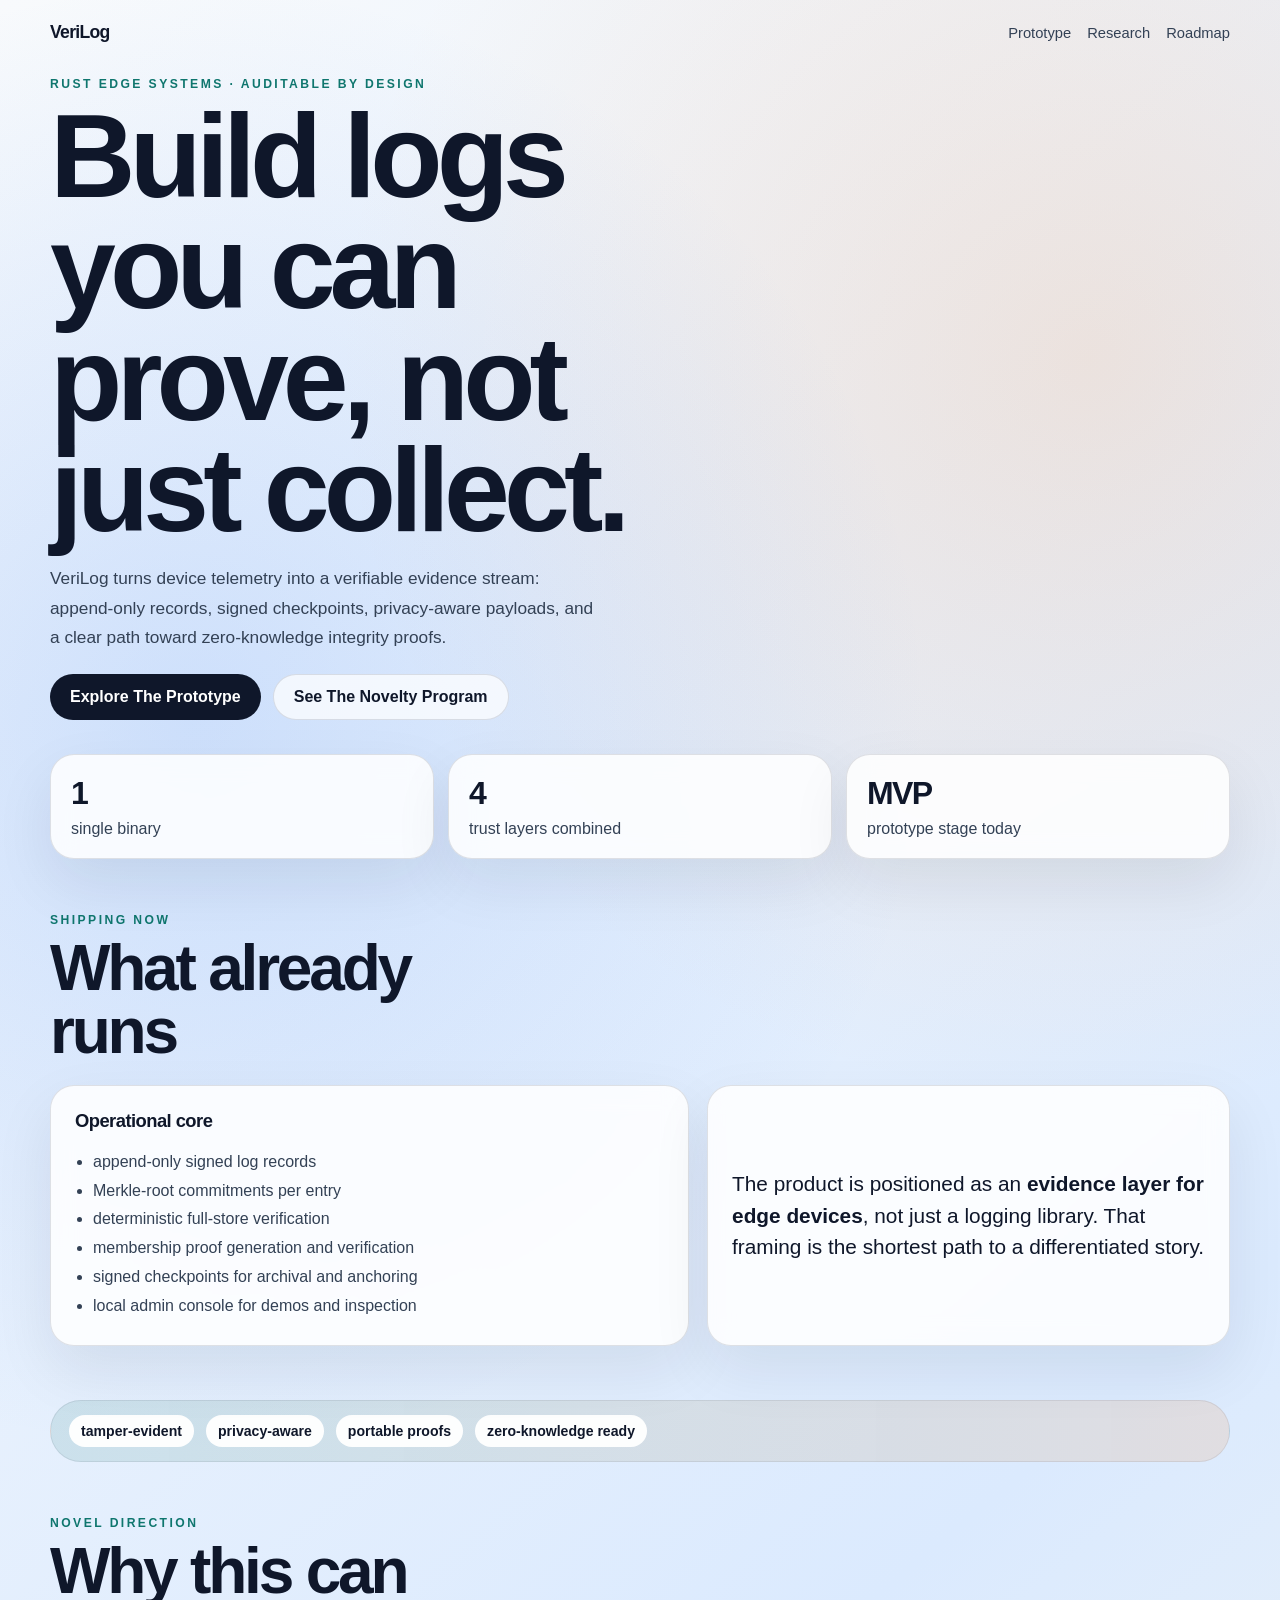
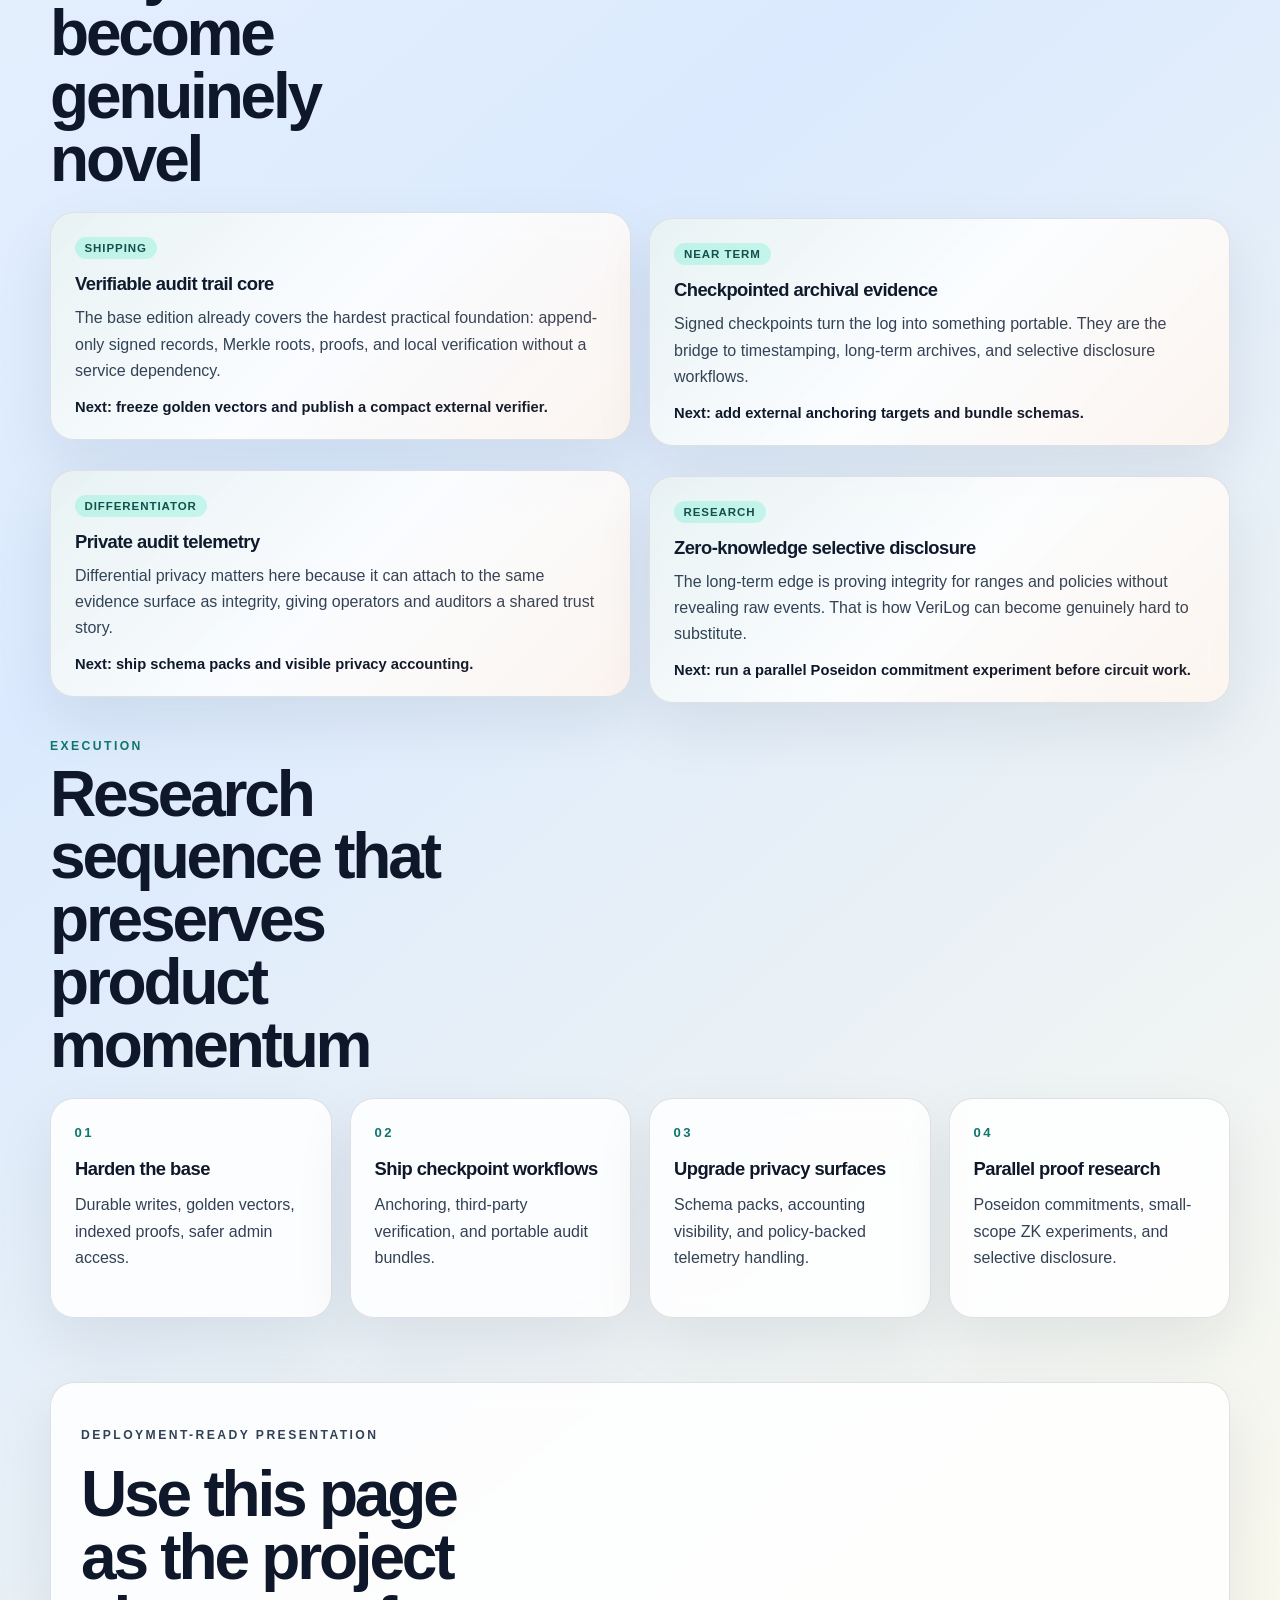
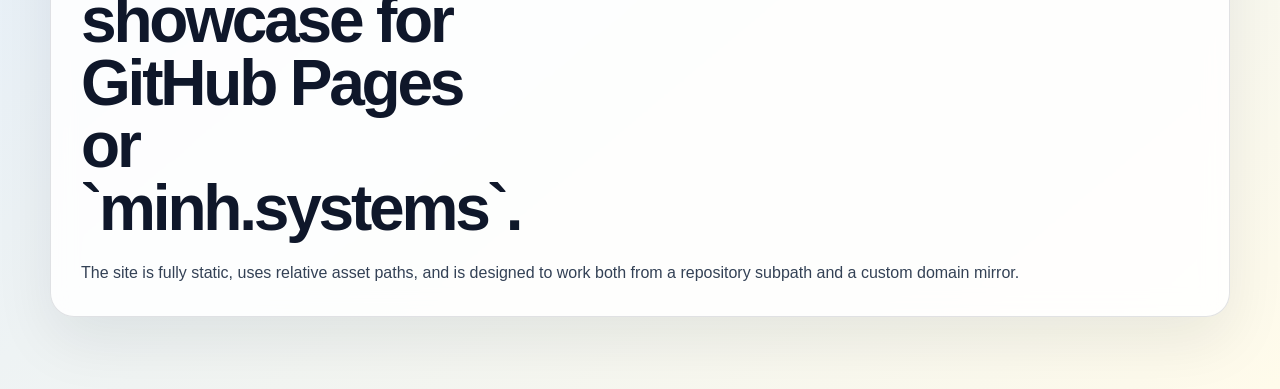
==== site/index.html @ 208ff9c6 "Initial VeriLog prototype" ====
<!doctype html>
<html lang="en">
  <head>
    <meta charset="utf-8">
    <meta name="viewport" content="width=device-width, initial-scale=1">
    <title>VeriLog | Verifiable Edge Evidence</title>
    <meta
      name="description"
      content="VeriLog is a Rust-based edge logging engine for tamper-evident device evidence, privacy-aware telemetry, and future zero-knowledge integrity proofs."
    >
    <link rel="stylesheet" href="./styles.css">
  </head>
  <body>
    <div class="page-shell">
      <header class="hero">
        <nav class="topbar">
          <a class="brand" href="./index.html">VeriLog</a>
          <div class="nav-links">
            <a href="#prototype">Prototype</a>
            <a href="#research">Research</a>
            <a href="#roadmap">Roadmap</a>
          </div>
        </nav>

        <div class="hero-copy">
          <p class="eyebrow">Rust edge systems · auditable by design</p>
          <h1>Build logs you can prove, not just collect.</h1>
          <p class="lede">
            VeriLog turns device telemetry into a verifiable evidence stream:
            append-only records, signed checkpoints, privacy-aware payloads, and
            a clear path toward zero-knowledge integrity proofs.
          </p>
          <div class="hero-actions">
            <a class="button primary" href="#prototype">Explore The Prototype</a>
            <a class="button secondary" href="#research">See The Novelty Program</a>
          </div>
        </div>

        <section class="hero-band">
          <article class="stat-card">
            <span class="stat-value">1</span>
            <span class="stat-label">single binary</span>
          </article>
          <article class="stat-card">
            <span class="stat-value">4</span>
            <span class="stat-label">trust layers combined</span>
          </article>
          <article class="stat-card">
            <span class="stat-value">MVP</span>
            <span class="stat-label">prototype stage today</span>
          </article>
        </section>
      </header>

      <main>
        <section class="section" id="prototype">
          <div class="section-heading">
            <p class="eyebrow">Shipping now</p>
            <h2>What already runs</h2>
          </div>
          <div class="grid two-up">
            <article class="panel feature-panel">
              <h3>Operational core</h3>
              <ul class="feature-list">
                <li>append-only signed log records</li>
                <li>Merkle-root commitments per entry</li>
                <li>deterministic full-store verification</li>
                <li>membership proof generation and verification</li>
                <li>signed checkpoints for archival and anchoring</li>
                <li>local admin console for demos and inspection</li>
              </ul>
            </article>
            <article class="panel quote-panel">
              <p>
                The product is positioned as an <strong>evidence layer for edge
                devices</strong>, not just a logging library. That framing is the
                shortest path to a differentiated story.
              </p>
            </article>
          </div>
        </section>

        <section class="section ribbon-section">
          <div class="ribbon">
            <span>tamper-evident</span>
            <span>privacy-aware</span>
            <span>portable proofs</span>
            <span>zero-knowledge ready</span>
          </div>
        </section>

        <section class="section" id="research">
          <div class="section-heading">
            <p class="eyebrow">Novel direction</p>
            <h2>Why this can become genuinely novel</h2>
          </div>
          <div class="grid card-grid" id="track-grid"></div>
        </section>

        <section class="section" id="roadmap">
          <div class="section-heading">
            <p class="eyebrow">Execution</p>
            <h2>Research sequence that preserves product momentum</h2>
          </div>
          <div class="grid roadmap-grid">
            <article class="panel roadmap-step">
              <span class="step-index">01</span>
              <h3>Harden the base</h3>
              <p>Durable writes, golden vectors, indexed proofs, safer admin access.</p>
            </article>
            <article class="panel roadmap-step">
              <span class="step-index">02</span>
              <h3>Ship checkpoint workflows</h3>
              <p>Anchoring, third-party verification, and portable audit bundles.</p>
            </article>
            <article class="panel roadmap-step">
              <span class="step-index">03</span>
              <h3>Upgrade privacy surfaces</h3>
              <p>Schema packs, accounting visibility, and policy-backed telemetry handling.</p>
            </article>
            <article class="panel roadmap-step">
              <span class="step-index">04</span>
              <h3>Parallel proof research</h3>
              <p>Poseidon commitments, small-scope ZK experiments, and selective disclosure.</p>
            </article>
          </div>
        </section>

        <section class="section final-cta">
          <div class="panel cta-panel">
            <p class="eyebrow">Deployment-ready presentation</p>
            <h2>Use this page as the project showcase for GitHub Pages or `minh.systems`.</h2>
            <p>
              The site is fully static, uses relative asset paths, and is designed
              to work both from a repository subpath and a custom domain mirror.
            </p>
          </div>
        </section>
      </main>
    </div>

    <script src="./app.js"></script>
  </body>
</html>
---- site/styles.css ----
:root {
  --ink: #0f172a;
  --soft-ink: #334155;
  --line: rgba(15, 23, 42, 0.12);
  --paper: rgba(255, 255, 255, 0.86);
  --paper-strong: rgba(255, 255, 255, 0.96);
  --sea: #0f766e;
  --mint: #ccfbf1;
  --sun: #fb923c;
  --sky: #dbeafe;
  --cream: #fffbeb;
  --shadow: 0 24px 60px rgba(15, 23, 42, 0.08);
}

* {
  box-sizing: border-box;
}

html {
  scroll-behavior: smooth;
}

body {
  margin: 0;
  font-family: "Avenir Next", "Segoe UI", sans-serif;
  color: var(--ink);
  background:
    radial-gradient(circle at 15% 20%, rgba(59, 130, 246, 0.18), transparent 24%),
    radial-gradient(circle at 85% 10%, rgba(251, 146, 60, 0.16), transparent 22%),
    linear-gradient(140deg, #f8fafc, var(--sky) 50%, var(--cream));
}

a {
  color: inherit;
}

.page-shell {
  width: min(1180px, calc(100vw - 32px));
  margin: 0 auto;
  padding: 22px 0 72px;
}

.topbar {
  display: flex;
  align-items: center;
  justify-content: space-between;
  gap: 16px;
}

.brand {
  font-size: 1.1rem;
  font-weight: 800;
  letter-spacing: -0.04em;
  text-decoration: none;
}

.nav-links {
  display: flex;
  gap: 16px;
  font-size: 0.92rem;
}

.nav-links a {
  text-decoration: none;
  color: var(--soft-ink);
}

.hero {
  min-height: 88vh;
  display: grid;
  align-content: center;
  gap: 34px;
}

.hero-copy {
  max-width: 760px;
}

.eyebrow {
  margin: 0 0 10px;
  text-transform: uppercase;
  letter-spacing: 0.2em;
  font-size: 0.76rem;
  font-weight: 700;
  color: var(--sea);
}

h1,
h2,
h3,
p {
  margin: 0;
}

h1 {
  font-size: clamp(3rem, 10vw, 7.4rem);
  line-height: 0.94;
  letter-spacing: -0.05em;
  max-width: 10ch;
}

.lede {
  margin-top: 18px;
  max-width: 58ch;
  font-size: 1.08rem;
  line-height: 1.7;
  color: var(--soft-ink);
}

.hero-actions {
  display: flex;
  flex-wrap: wrap;
  gap: 12px;
  margin-top: 22px;
}

.button {
  display: inline-flex;
  align-items: center;
  justify-content: center;
  border-radius: 999px;
  padding: 13px 20px;
  text-decoration: none;
  font-weight: 700;
}

.button.primary {
  background: var(--ink);
  color: white;
}

.button.secondary {
  border: 1px solid var(--line);
  background: rgba(255, 255, 255, 0.72);
}

.hero-band {
  display: grid;
  gap: 14px;
  grid-template-columns: repeat(3, minmax(0, 1fr));
}

.stat-card,
.panel {
  border: 1px solid var(--line);
  border-radius: 24px;
  background: var(--paper);
  box-shadow: var(--shadow);
  backdrop-filter: blur(12px);
}

.stat-card {
  padding: 20px;
}

.stat-value {
  display: block;
  font-size: 2rem;
  font-weight: 800;
  letter-spacing: -0.05em;
}

.stat-label {
  display: block;
  margin-top: 8px;
  color: var(--soft-ink);
}

.section {
  margin-top: 54px;
}

.section-heading {
  margin-bottom: 22px;
}

h2 {
  font-size: clamp(2rem, 6vw, 4rem);
  line-height: 0.98;
  letter-spacing: -0.05em;
  max-width: 12ch;
}

.grid {
  display: grid;
  gap: 18px;
}

.two-up {
  grid-template-columns: 1.1fr 0.9fr;
}

.card-grid {
  grid-template-columns: repeat(2, minmax(0, 1fr));
}

.roadmap-grid {
  grid-template-columns: repeat(4, minmax(0, 1fr));
}

.panel {
  padding: 24px;
}

.feature-panel h3,
.quote-panel h3,
.roadmap-step h3,
.track-card h3 {
  font-size: 1.15rem;
  letter-spacing: -0.03em;
}

.feature-list {
  margin: 16px 0 0;
  padding-left: 18px;
  color: var(--soft-ink);
  line-height: 1.8;
}

.quote-panel {
  display: grid;
  align-items: center;
  font-size: 1.3rem;
  line-height: 1.5;
}

.ribbon-section {
  overflow: hidden;
}

.ribbon {
  display: flex;
  flex-wrap: wrap;
  gap: 12px;
  padding: 14px 18px;
  border-radius: 999px;
  background: linear-gradient(90deg, rgba(15, 118, 110, 0.12), rgba(251, 146, 60, 0.14));
  border: 1px solid rgba(15, 23, 42, 0.08);
}

.ribbon span {
  padding: 8px 12px;
  border-radius: 999px;
  background: var(--paper-strong);
  font-size: 0.88rem;
  font-weight: 700;
}

.track-card {
  position: relative;
  overflow: hidden;
}

.track-card::before {
  content: "";
  position: absolute;
  inset: 0;
  background: linear-gradient(135deg, rgba(15, 118, 110, 0.08), transparent 50%, rgba(251, 146, 60, 0.08));
  pointer-events: none;
}

.track-meta {
  display: flex;
  gap: 8px;
  margin-bottom: 14px;
}

.pill {
  display: inline-flex;
  align-items: center;
  padding: 5px 10px;
  border-radius: 999px;
  font-size: 0.72rem;
  font-weight: 700;
  letter-spacing: 0.08em;
  text-transform: uppercase;
  background: var(--mint);
  color: #134e4a;
}

.track-copy {
  margin-top: 10px;
  color: var(--soft-ink);
  line-height: 1.65;
}

.track-next {
  margin-top: 14px;
  font-size: 0.92rem;
}

.roadmap-step {
  min-height: 220px;
}

.step-index {
  display: inline-block;
  margin-bottom: 18px;
  font-size: 0.82rem;
  letter-spacing: 0.18em;
  color: var(--sea);
  font-weight: 800;
}

.roadmap-step p,
.cta-panel p {
  margin-top: 12px;
  color: var(--soft-ink);
  line-height: 1.65;
}

.final-cta {
  margin-top: 64px;
}

.cta-panel {
  display: grid;
  gap: 8px;
  padding: 30px;
}

@media (max-width: 980px) {
  .two-up,
  .card-grid,
  .roadmap-grid,
  .hero-band {
    grid-template-columns: 1fr;
  }

  .hero {
    min-height: auto;
    padding-top: 36px;
  }
}

@media (max-width: 700px) {
  .page-shell {
    width: min(100vw, calc(100vw - 20px));
  }

  .topbar {
    flex-direction: column;
    align-items: flex-start;
  }

  .nav-links {
    flex-wrap: wrap;
  }

  h1 {
    max-width: none;
  }

  h2 {
    max-width: none;
  }
}
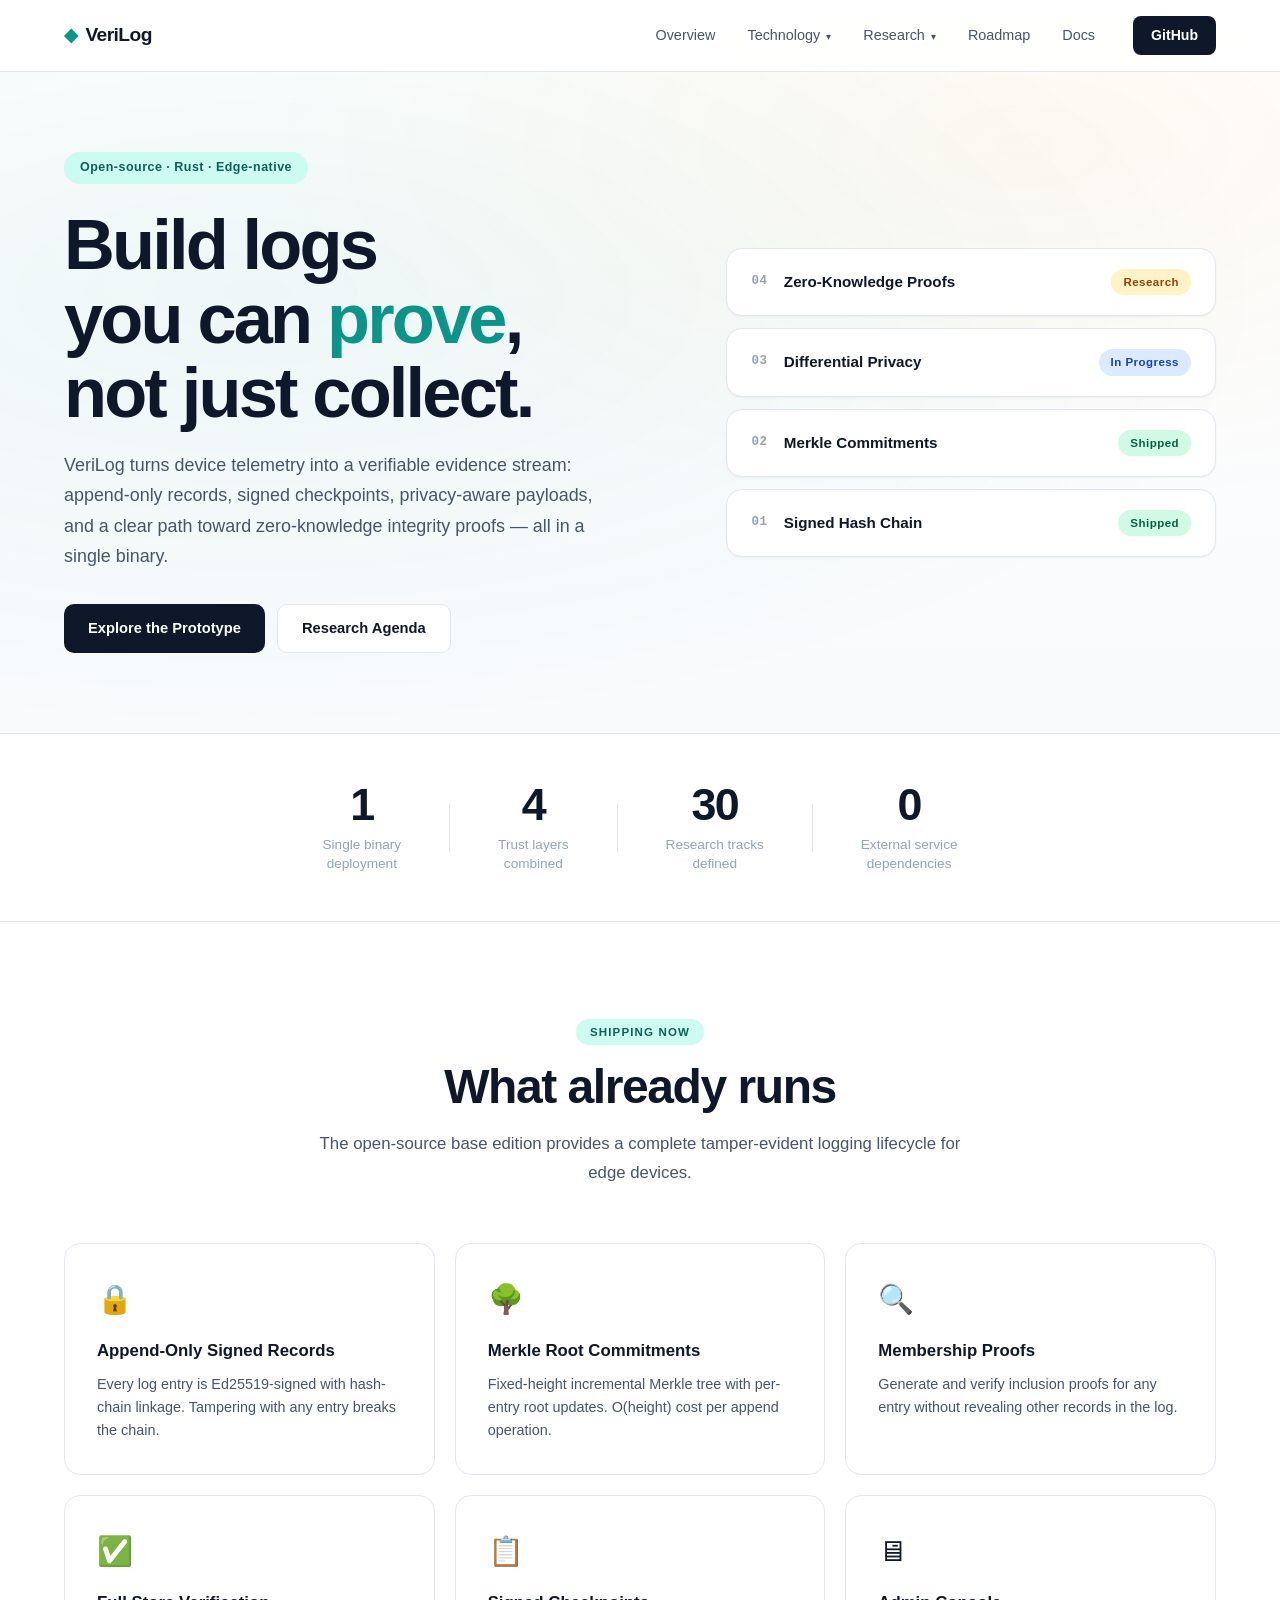
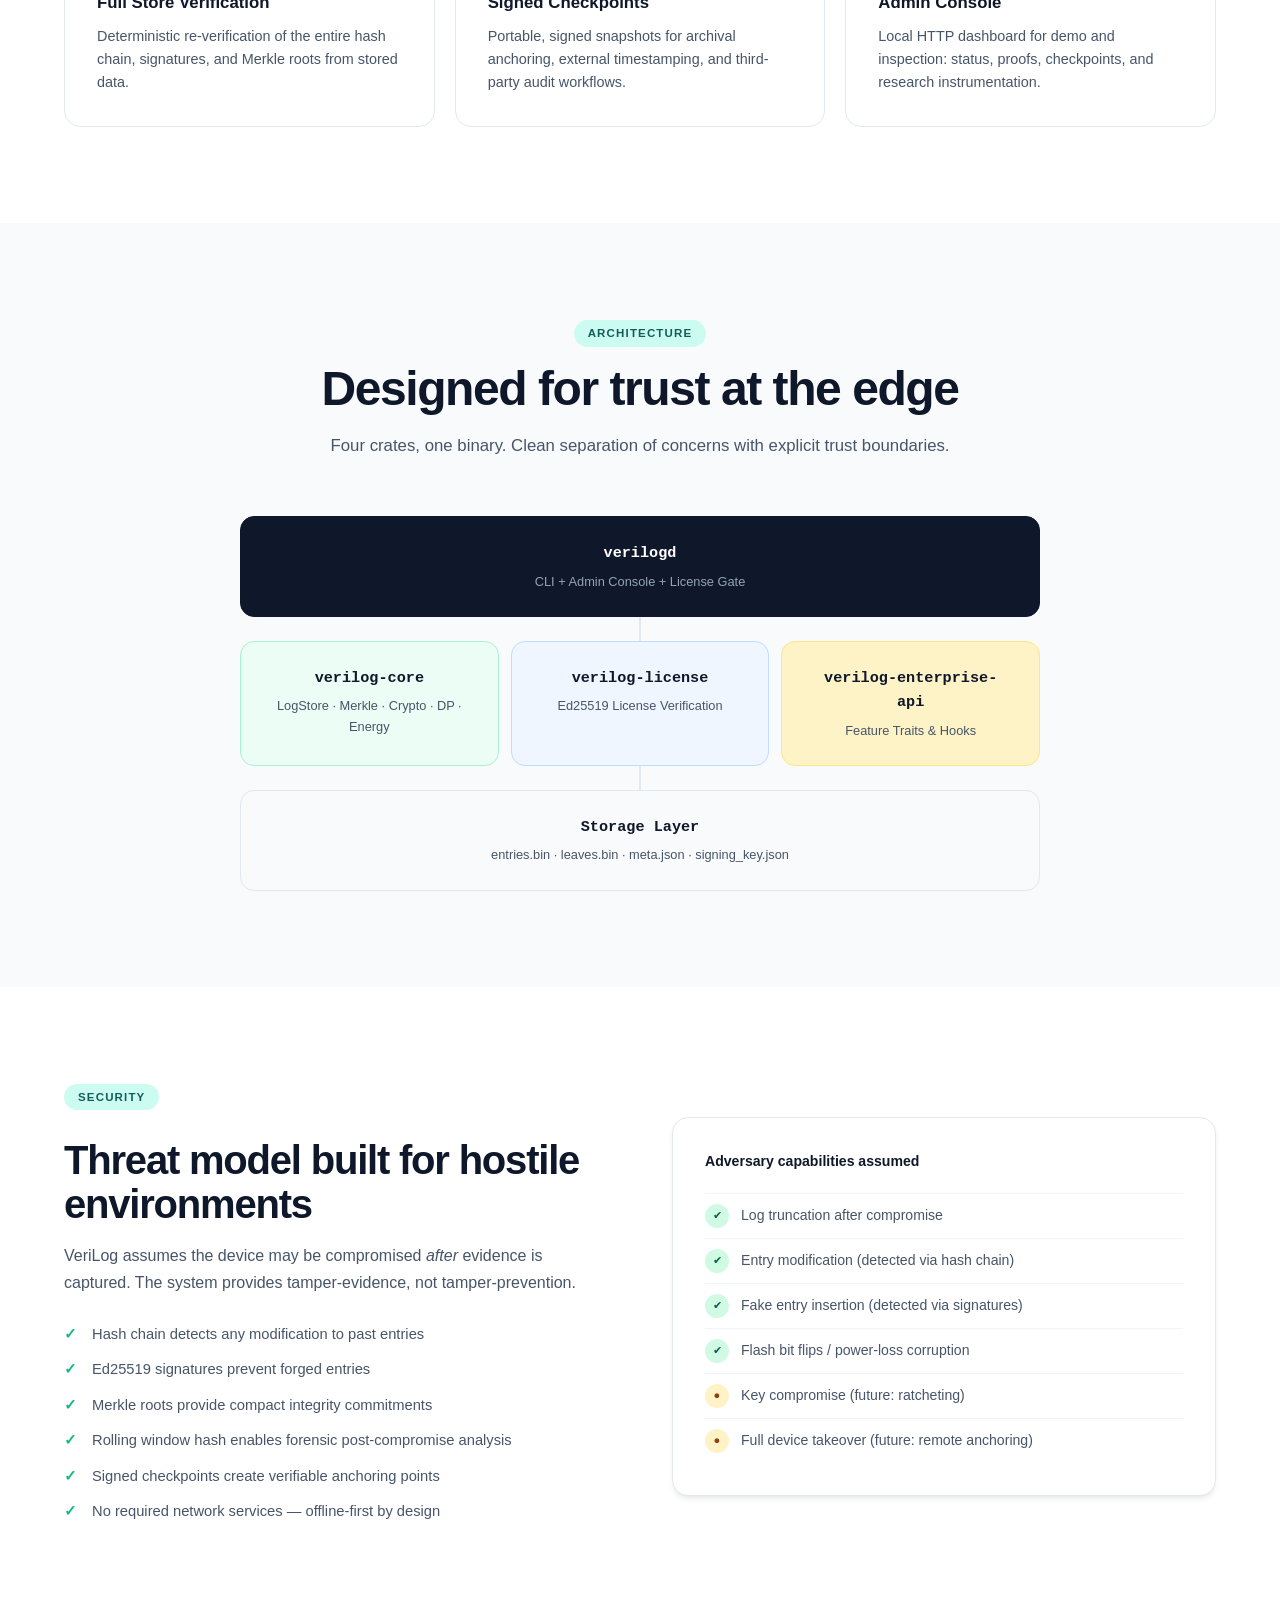
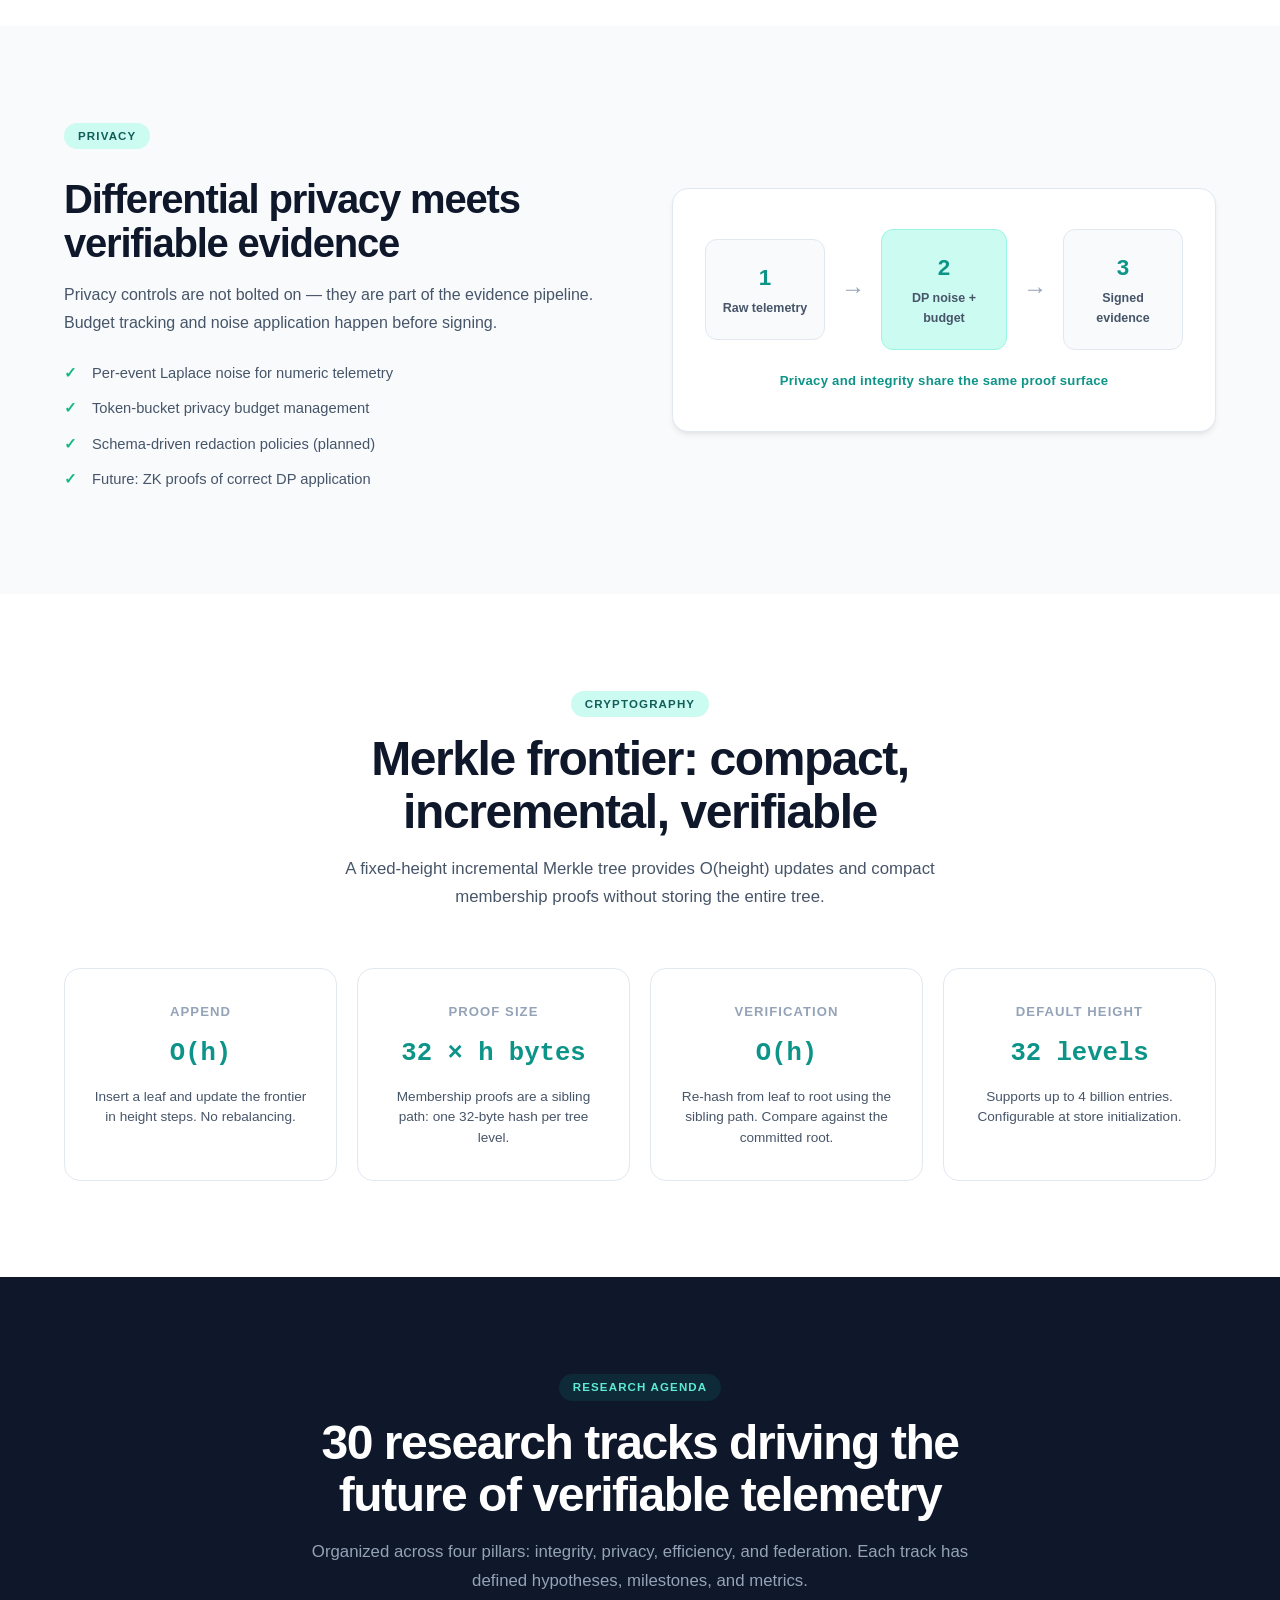
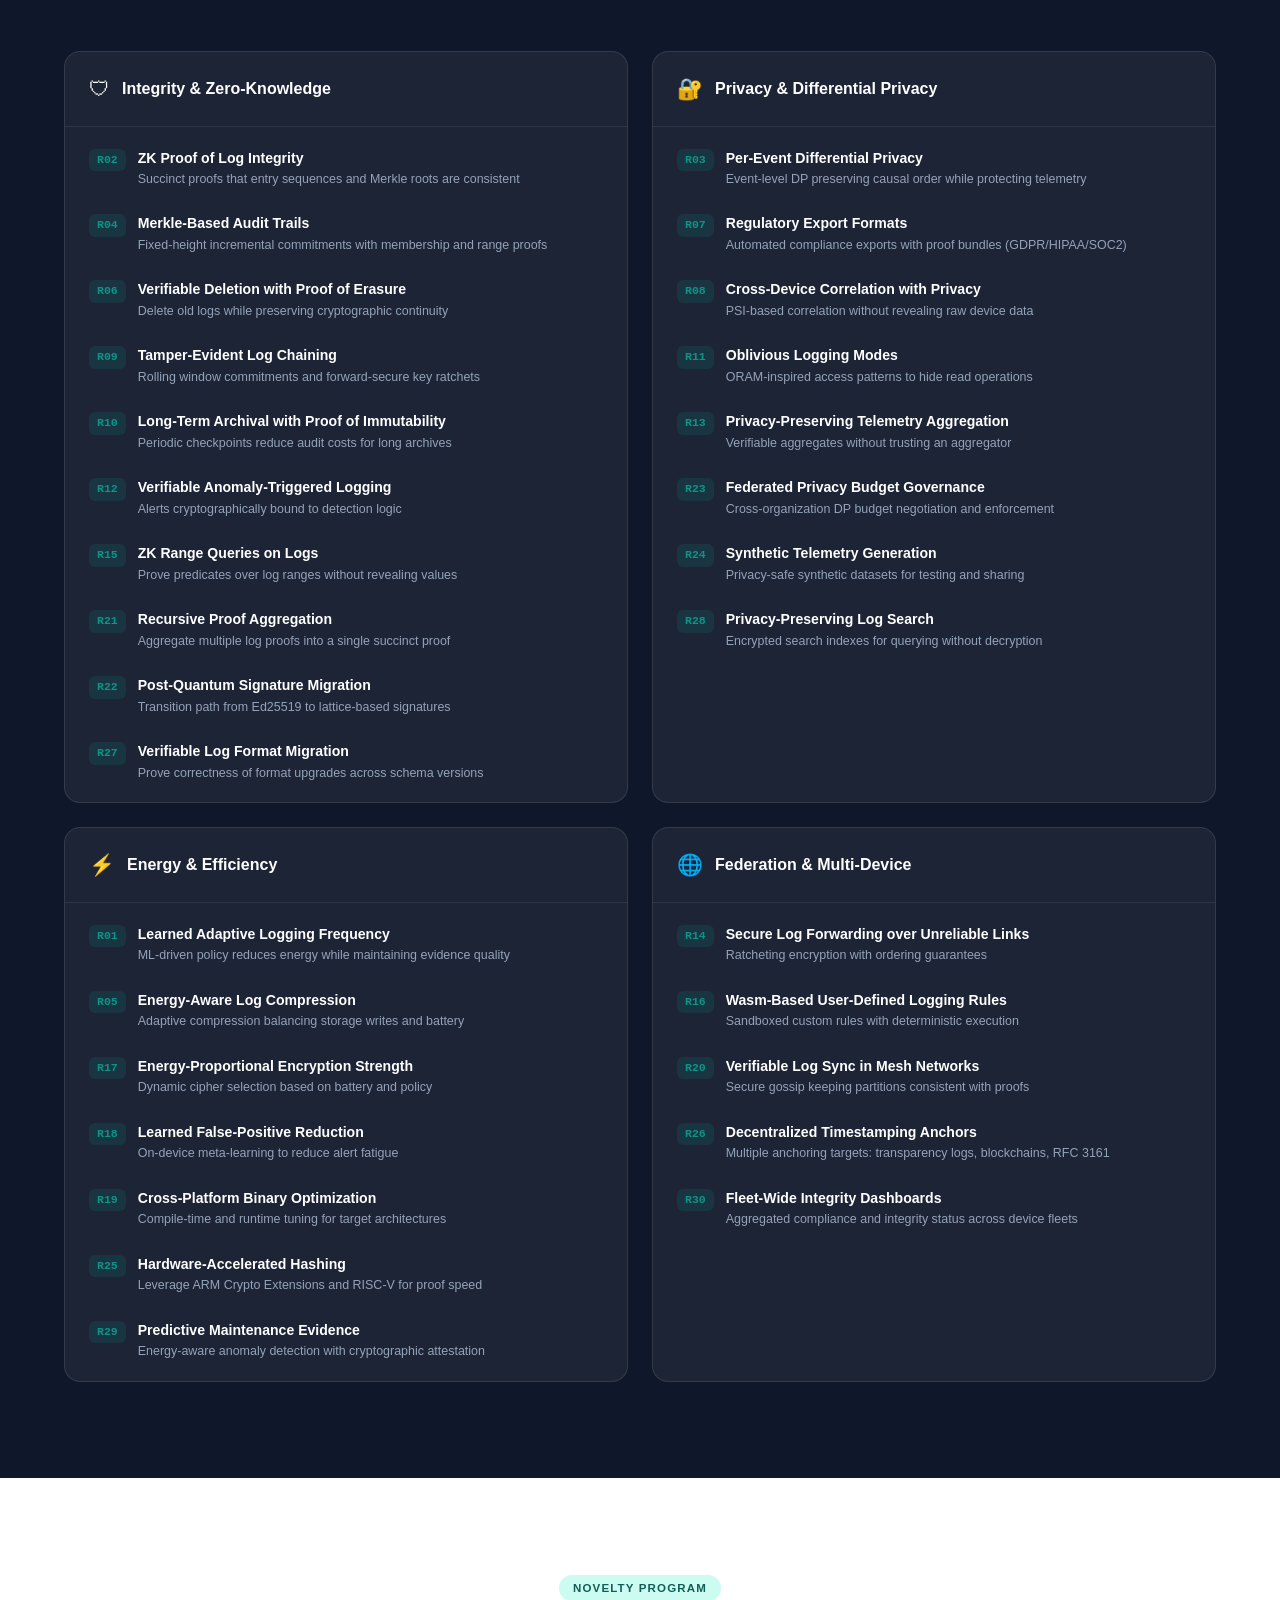
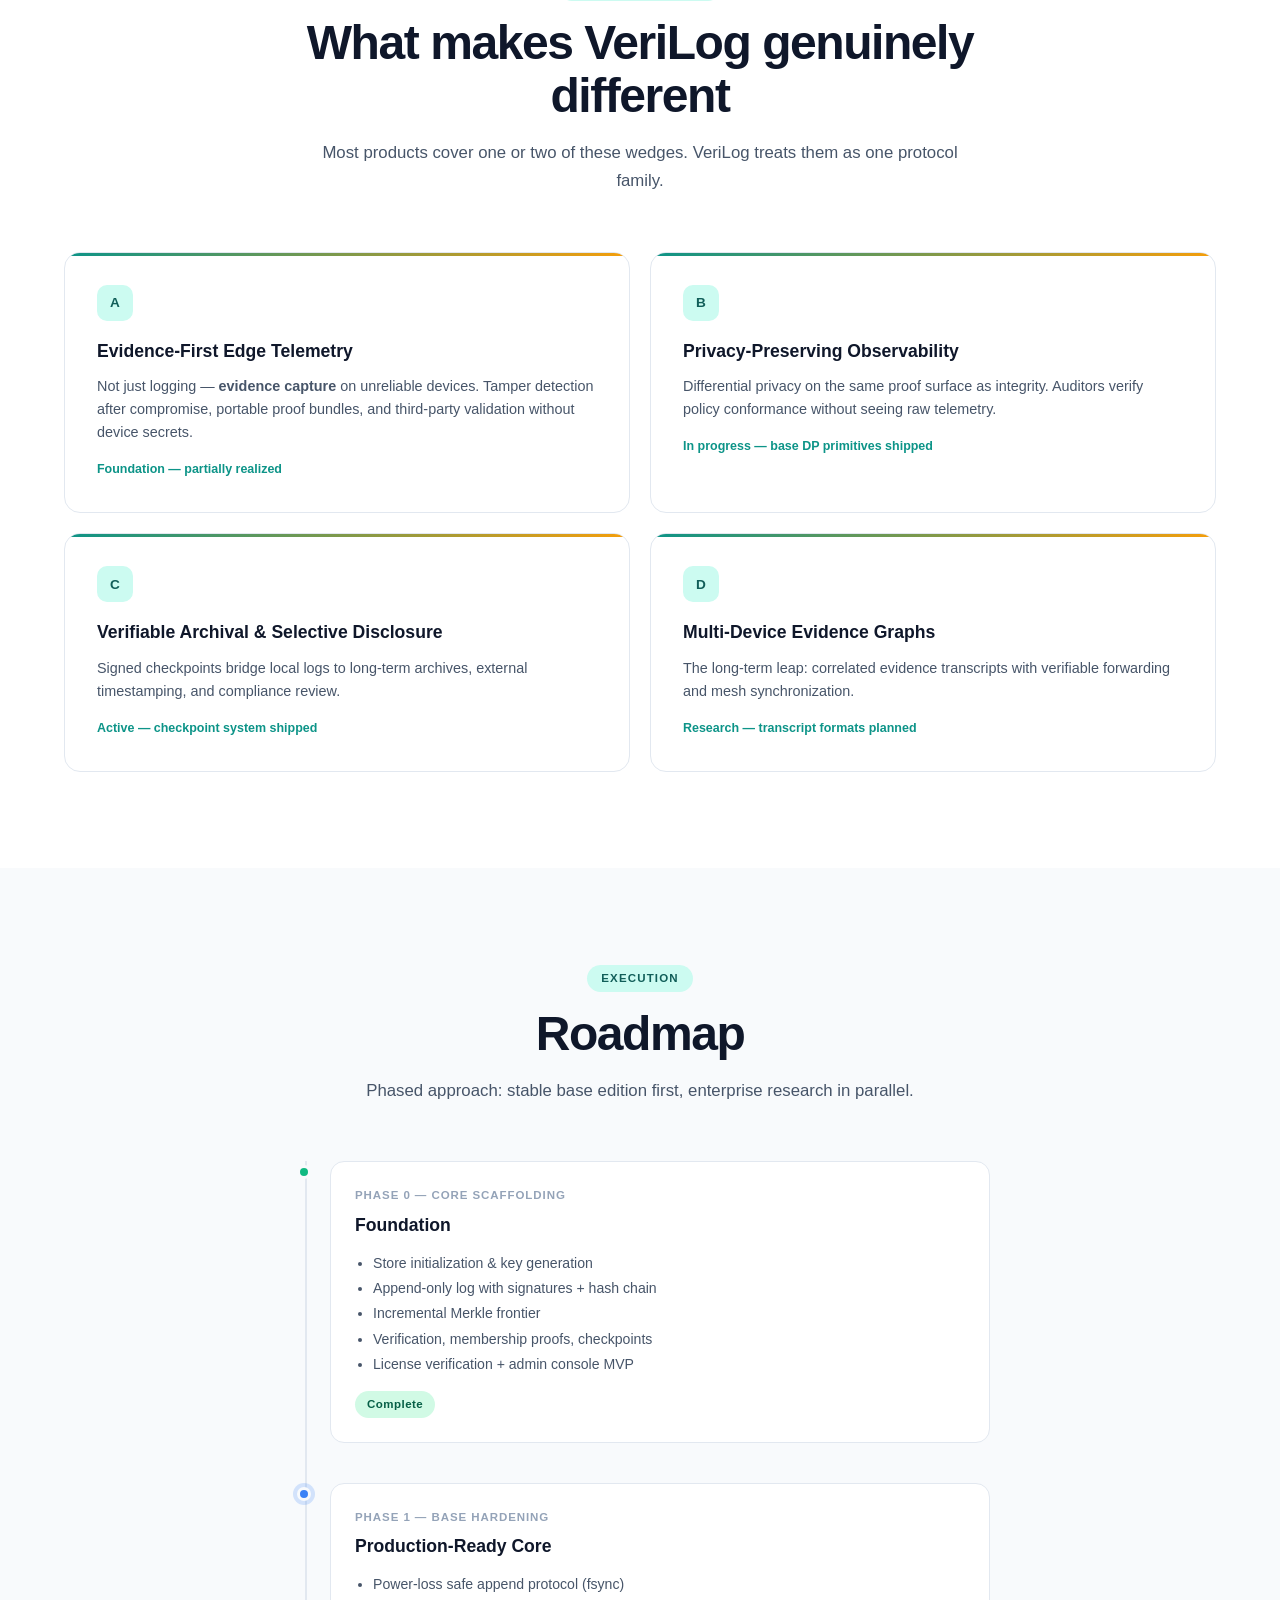
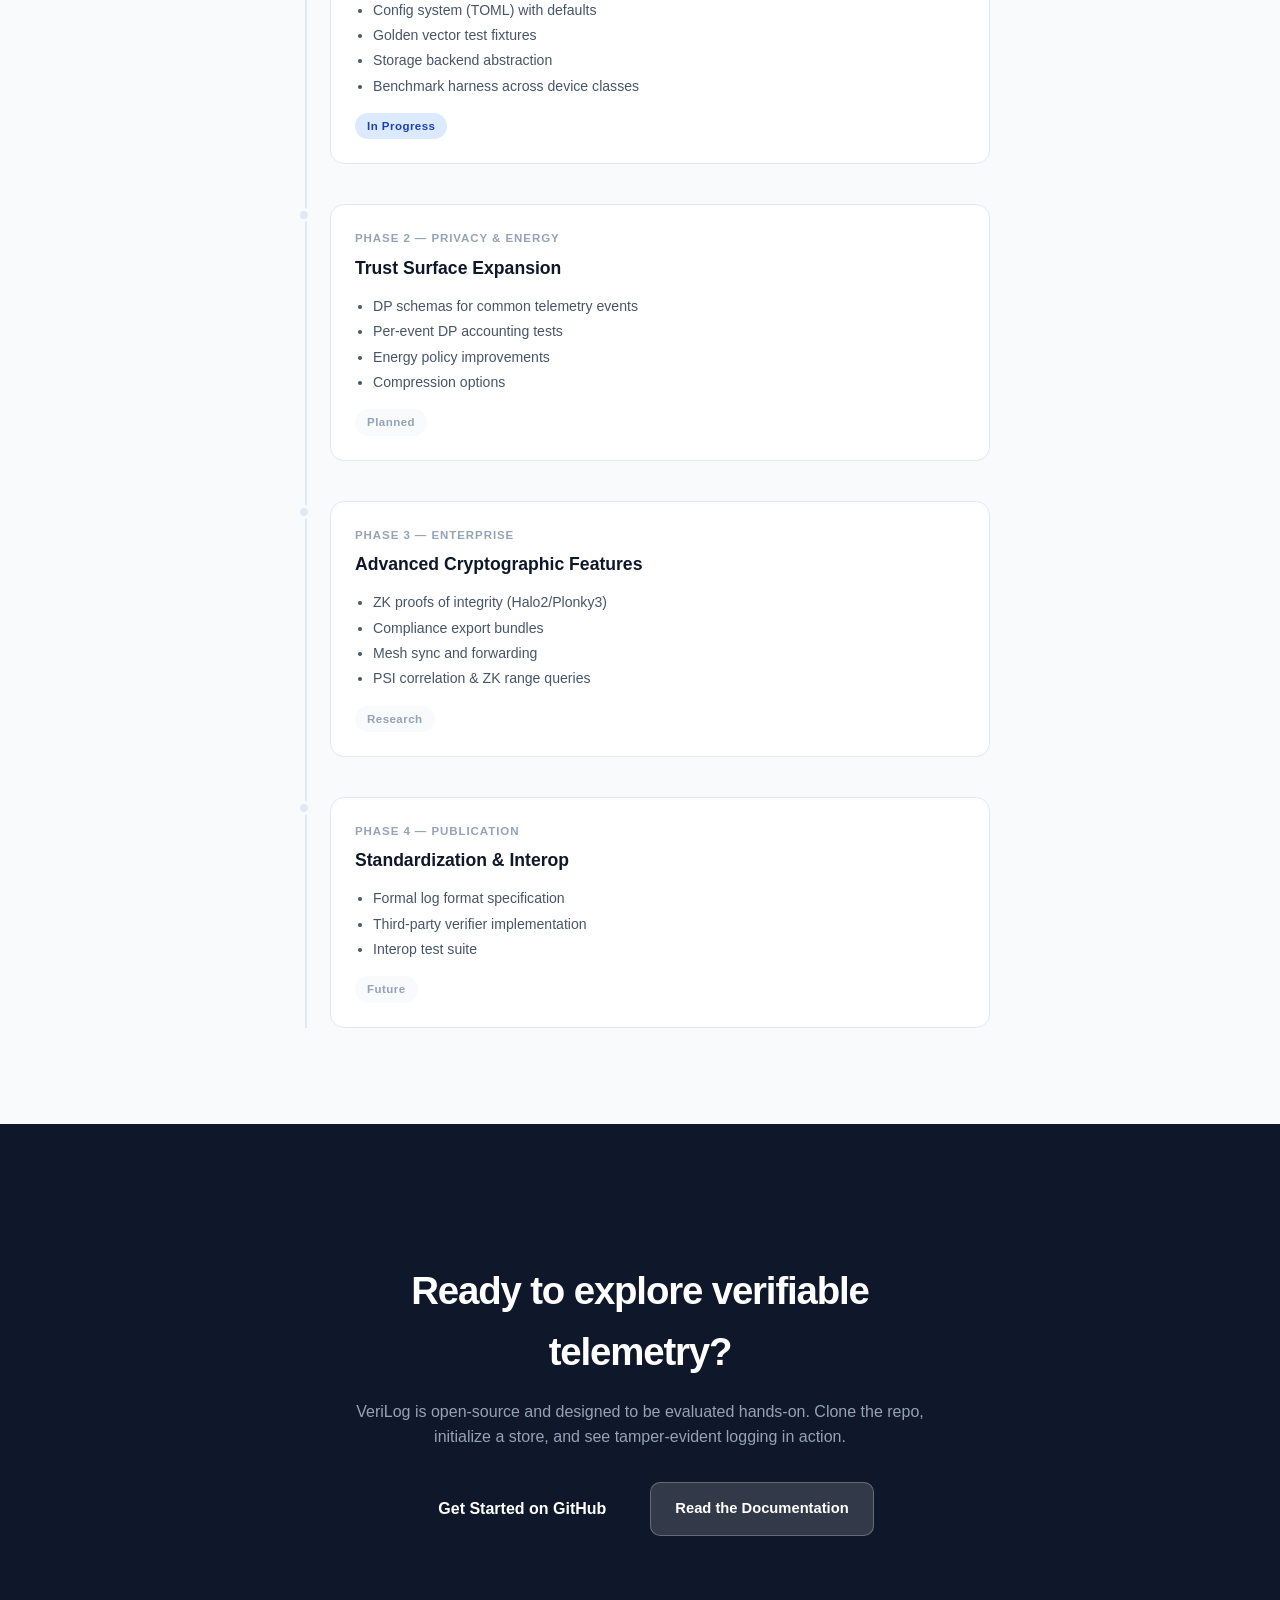
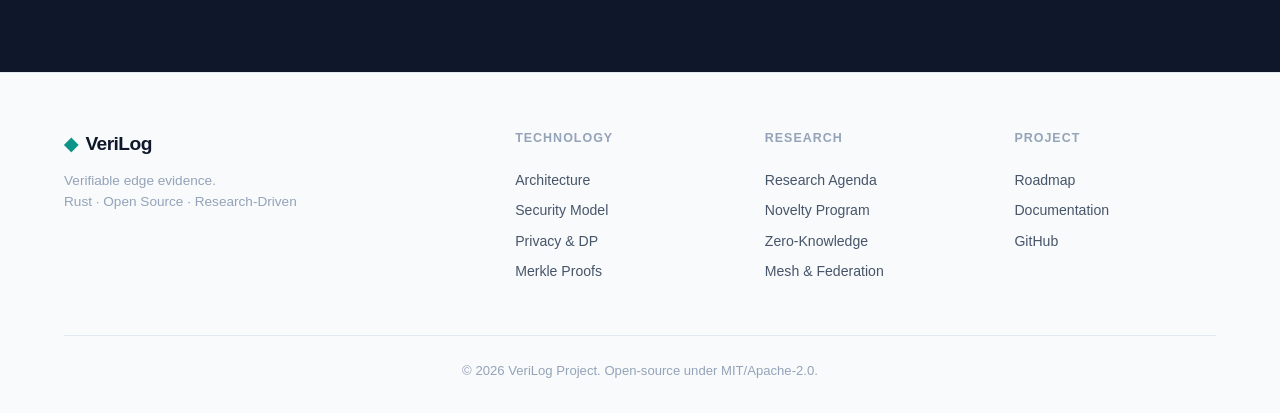
==== commit 6c4c9610: "feat: professional website redesign, expanded R21-R30 research agenda, durable fsync append, config." ====
--- a/site/index.html
+++ b/site/index.html
@@ -4,140 +4,544 @@
     <meta charset="utf-8">
     <meta name="viewport" content="width=device-width, initial-scale=1">
     <title>VeriLog | Verifiable Edge Evidence</title>
-    <meta
-      name="description"
-      content="VeriLog is a Rust-based edge logging engine for tamper-evident device evidence, privacy-aware telemetry, and future zero-knowledge integrity proofs."
-    >
+    <meta name="description" content="VeriLog is a Rust-based edge logging engine for tamper-evident device evidence, privacy-aware telemetry, and future zero-knowledge integrity proofs.">
     <link rel="stylesheet" href="./styles.css">
   </head>
   <body>
-    <div class="page-shell">
-      <header class="hero">
-        <nav class="topbar">
-          <a class="brand" href="./index.html">VeriLog</a>
-          <div class="nav-links">
-            <a href="#prototype">Prototype</a>
-            <a href="#research">Research</a>
+    <!-- Navigation -->
+    <nav class="navbar" id="navbar">
+      <div class="nav-container">
+        <a class="brand" href="./index.html">
+          <span class="brand-icon">&#9670;</span> VeriLog
+        </a>
+        <button class="nav-toggle" id="navToggle" aria-label="Toggle menu">
+          <span></span><span></span><span></span>
+        </button>
+        <div class="nav-menu" id="navMenu">
+          <div class="nav-group">
+            <a href="#overview">Overview</a>
+            <div class="dropdown">
+              <button class="dropdown-trigger">Technology <span class="caret">&#9662;</span></button>
+              <div class="dropdown-menu">
+                <a href="#architecture">Architecture</a>
+                <a href="#security">Security Model</a>
+                <a href="#privacy">Privacy &amp; DP</a>
+                <a href="#merkle">Merkle Proofs</a>
+              </div>
+            </div>
+            <div class="dropdown">
+              <button class="dropdown-trigger">Research <span class="caret">&#9662;</span></button>
+              <div class="dropdown-menu dropdown-wide">
+                <div class="dropdown-section">
+                  <span class="dropdown-heading">Core Tracks</span>
+                  <a href="#research">Research Agenda</a>
+                  <a href="#novelty">Novelty Program</a>
+                </div>
+                <div class="dropdown-divider"></div>
+                <div class="dropdown-section">
+                  <span class="dropdown-heading">Focus Areas</span>
+                  <a href="#zk-research">Zero-Knowledge Proofs</a>
+                  <a href="#dp-research">Differential Privacy</a>
+                  <a href="#energy-research">Energy-Aware Systems</a>
+                  <a href="#mesh-research">Mesh &amp; Federation</a>
+                </div>
+              </div>
+            </div>
             <a href="#roadmap">Roadmap</a>
-          </div>
-        </nav>
-
-        <div class="hero-copy">
-          <p class="eyebrow">Rust edge systems · auditable by design</p>
-          <h1>Build logs you can prove, not just collect.</h1>
-          <p class="lede">
-            VeriLog turns device telemetry into a verifiable evidence stream:
-            append-only records, signed checkpoints, privacy-aware payloads, and
-            a clear path toward zero-knowledge integrity proofs.
+            <a href="./docs.html">Docs</a>
+          </div>
+          <a class="nav-cta" href="https://github.com">GitHub</a>
+        </div>
+      </div>
+    </nav>
+
+    <!-- Hero -->
+    <header class="hero" id="overview">
+      <div class="container">
+        <div class="hero-content">
+          <div class="hero-badge">Open-source &middot; Rust &middot; Edge-native</div>
+          <h1>Build logs<br>you can <em>prove</em>,<br>not just collect.</h1>
+          <p class="hero-lead">
+            VeriLog turns device telemetry into a verifiable evidence stream: append-only
+            records, signed checkpoints, privacy-aware payloads, and a clear path toward
+            zero-knowledge integrity proofs &mdash; all in a single binary.
           </p>
           <div class="hero-actions">
-            <a class="button primary" href="#prototype">Explore The Prototype</a>
-            <a class="button secondary" href="#research">See The Novelty Program</a>
-          </div>
-        </div>
-
-        <section class="hero-band">
-          <article class="stat-card">
-            <span class="stat-value">1</span>
-            <span class="stat-label">single binary</span>
-          </article>
-          <article class="stat-card">
-            <span class="stat-value">4</span>
-            <span class="stat-label">trust layers combined</span>
-          </article>
-          <article class="stat-card">
-            <span class="stat-value">MVP</span>
-            <span class="stat-label">prototype stage today</span>
-          </article>
-        </section>
-      </header>
-
-      <main>
-        <section class="section" id="prototype">
-          <div class="section-heading">
-            <p class="eyebrow">Shipping now</p>
-            <h2>What already runs</h2>
-          </div>
-          <div class="grid two-up">
-            <article class="panel feature-panel">
-              <h3>Operational core</h3>
-              <ul class="feature-list">
-                <li>append-only signed log records</li>
-                <li>Merkle-root commitments per entry</li>
-                <li>deterministic full-store verification</li>
-                <li>membership proof generation and verification</li>
-                <li>signed checkpoints for archival and anchoring</li>
-                <li>local admin console for demos and inspection</li>
+            <a class="btn btn-primary" href="#prototype">Explore the Prototype</a>
+            <a class="btn btn-outline" href="#research">Research Agenda</a>
+          </div>
+        </div>
+        <div class="hero-visual">
+          <div class="trust-stack">
+            <div class="trust-layer" data-layer="4">
+              <span class="layer-num">04</span>
+              <span class="layer-label">Zero-Knowledge Proofs</span>
+              <span class="layer-status upcoming">Research</span>
+            </div>
+            <div class="trust-layer" data-layer="3">
+              <span class="layer-num">03</span>
+              <span class="layer-label">Differential Privacy</span>
+              <span class="layer-status active">In Progress</span>
+            </div>
+            <div class="trust-layer" data-layer="2">
+              <span class="layer-num">02</span>
+              <span class="layer-label">Merkle Commitments</span>
+              <span class="layer-status shipped">Shipped</span>
+            </div>
+            <div class="trust-layer" data-layer="1">
+              <span class="layer-num">01</span>
+              <span class="layer-label">Signed Hash Chain</span>
+              <span class="layer-status shipped">Shipped</span>
+            </div>
+          </div>
+        </div>
+      </div>
+    </header>
+
+    <!-- Stats Banner -->
+    <section class="stats-banner">
+      <div class="container">
+        <div class="stats-row">
+          <div class="stat">
+            <span class="stat-number">1</span>
+            <span class="stat-desc">Single binary<br>deployment</span>
+          </div>
+          <div class="stat-divider"></div>
+          <div class="stat">
+            <span class="stat-number">4</span>
+            <span class="stat-desc">Trust layers<br>combined</span>
+          </div>
+          <div class="stat-divider"></div>
+          <div class="stat">
+            <span class="stat-number">30</span>
+            <span class="stat-desc">Research tracks<br>defined</span>
+          </div>
+          <div class="stat-divider"></div>
+          <div class="stat">
+            <span class="stat-number">0</span>
+            <span class="stat-desc">External service<br>dependencies</span>
+          </div>
+        </div>
+      </div>
+    </section>
+
+    <!-- Prototype Section -->
+    <section class="section" id="prototype">
+      <div class="container">
+        <div class="section-header">
+          <span class="section-tag">Shipping Now</span>
+          <h2>What already runs</h2>
+          <p class="section-lead">The open-source base edition provides a complete tamper-evident logging lifecycle for edge devices.</p>
+        </div>
+        <div class="features-grid">
+          <article class="feature-card">
+            <div class="feature-icon">&#128274;</div>
+            <h3>Append-Only Signed Records</h3>
+            <p>Every log entry is Ed25519-signed with hash-chain linkage. Tampering with any entry breaks the chain.</p>
+          </article>
+          <article class="feature-card">
+            <div class="feature-icon">&#127795;</div>
+            <h3>Merkle Root Commitments</h3>
+            <p>Fixed-height incremental Merkle tree with per-entry root updates. O(height) cost per append operation.</p>
+          </article>
+          <article class="feature-card">
+            <div class="feature-icon">&#128269;</div>
+            <h3>Membership Proofs</h3>
+            <p>Generate and verify inclusion proofs for any entry without revealing other records in the log.</p>
+          </article>
+          <article class="feature-card">
+            <div class="feature-icon">&#9989;</div>
+            <h3>Full Store Verification</h3>
+            <p>Deterministic re-verification of the entire hash chain, signatures, and Merkle roots from stored data.</p>
+          </article>
+          <article class="feature-card">
+            <div class="feature-icon">&#128203;</div>
+            <h3>Signed Checkpoints</h3>
+            <p>Portable, signed snapshots for archival anchoring, external timestamping, and third-party audit workflows.</p>
+          </article>
+          <article class="feature-card">
+            <div class="feature-icon">&#128421;</div>
+            <h3>Admin Console</h3>
+            <p>Local HTTP dashboard for demo and inspection: status, proofs, checkpoints, and research instrumentation.</p>
+          </article>
+        </div>
+      </div>
+    </section>
+
+    <!-- Architecture Section -->
+    <section class="section section-alt" id="architecture">
+      <div class="container">
+        <div class="section-header">
+          <span class="section-tag">Architecture</span>
+          <h2>Designed for trust at the edge</h2>
+          <p class="section-lead">Four crates, one binary. Clean separation of concerns with explicit trust boundaries.</p>
+        </div>
+        <div class="arch-diagram">
+          <div class="arch-row">
+            <div class="arch-box arch-binary">
+              <div class="arch-title">verilogd</div>
+              <div class="arch-desc">CLI + Admin Console + License Gate</div>
+            </div>
+          </div>
+          <div class="arch-connector"></div>
+          <div class="arch-row arch-row-libs">
+            <div class="arch-box arch-core">
+              <div class="arch-title">verilog-core</div>
+              <div class="arch-desc">LogStore &middot; Merkle &middot; Crypto &middot; DP &middot; Energy</div>
+            </div>
+            <div class="arch-box arch-license">
+              <div class="arch-title">verilog-license</div>
+              <div class="arch-desc">Ed25519 License Verification</div>
+            </div>
+            <div class="arch-box arch-enterprise">
+              <div class="arch-title">verilog-enterprise-api</div>
+              <div class="arch-desc">Feature Traits &amp; Hooks</div>
+            </div>
+          </div>
+          <div class="arch-connector"></div>
+          <div class="arch-row">
+            <div class="arch-box arch-storage">
+              <div class="arch-title">Storage Layer</div>
+              <div class="arch-desc">entries.bin &middot; leaves.bin &middot; meta.json &middot; signing_key.json</div>
+            </div>
+          </div>
+        </div>
+      </div>
+    </section>
+
+    <!-- Security Model -->
+    <section class="section" id="security">
+      <div class="container">
+        <div class="two-col">
+          <div class="col-text">
+            <span class="section-tag">Security</span>
+            <h2>Threat model built for hostile environments</h2>
+            <p>VeriLog assumes the device may be compromised <em>after</em> evidence is captured. The system provides tamper-evidence, not tamper-prevention.</p>
+            <ul class="check-list">
+              <li>Hash chain detects any modification to past entries</li>
+              <li>Ed25519 signatures prevent forged entries</li>
+              <li>Merkle roots provide compact integrity commitments</li>
+              <li>Rolling window hash enables forensic post-compromise analysis</li>
+              <li>Signed checkpoints create verifiable anchoring points</li>
+              <li>No required network services &mdash; offline-first by design</li>
+            </ul>
+          </div>
+          <div class="col-visual">
+            <div class="threat-card">
+              <h4>Adversary capabilities assumed</h4>
+              <div class="threat-item">
+                <span class="threat-icon threat-covered">&#10004;</span>
+                <span>Log truncation after compromise</span>
+              </div>
+              <div class="threat-item">
+                <span class="threat-icon threat-covered">&#10004;</span>
+                <span>Entry modification (detected via hash chain)</span>
+              </div>
+              <div class="threat-item">
+                <span class="threat-icon threat-covered">&#10004;</span>
+                <span>Fake entry insertion (detected via signatures)</span>
+              </div>
+              <div class="threat-item">
+                <span class="threat-icon threat-covered">&#10004;</span>
+                <span>Flash bit flips / power-loss corruption</span>
+              </div>
+              <div class="threat-item">
+                <span class="threat-icon threat-future">&#9679;</span>
+                <span>Key compromise (future: ratcheting)</span>
+              </div>
+              <div class="threat-item">
+                <span class="threat-icon threat-future">&#9679;</span>
+                <span>Full device takeover (future: remote anchoring)</span>
+              </div>
+            </div>
+          </div>
+        </div>
+      </div>
+    </section>
+
+    <!-- Privacy Section -->
+    <section class="section section-alt" id="privacy">
+      <div class="container">
+        <div class="two-col reverse">
+          <div class="col-visual">
+            <div class="dp-visual">
+              <div class="dp-pipeline">
+                <div class="dp-stage">
+                  <span class="dp-stage-num">1</span>
+                  <span class="dp-stage-label">Raw telemetry</span>
+                </div>
+                <div class="dp-arrow">&rarr;</div>
+                <div class="dp-stage dp-stage-highlight">
+                  <span class="dp-stage-num">2</span>
+                  <span class="dp-stage-label">DP noise + budget</span>
+                </div>
+                <div class="dp-arrow">&rarr;</div>
+                <div class="dp-stage">
+                  <span class="dp-stage-num">3</span>
+                  <span class="dp-stage-label">Signed evidence</span>
+                </div>
+              </div>
+              <div class="dp-note">Privacy and integrity share the same proof surface</div>
+            </div>
+          </div>
+          <div class="col-text">
+            <span class="section-tag">Privacy</span>
+            <h2>Differential privacy meets verifiable evidence</h2>
+            <p>Privacy controls are not bolted on &mdash; they are part of the evidence pipeline. Budget tracking and noise application happen before signing.</p>
+            <ul class="check-list">
+              <li>Per-event Laplace noise for numeric telemetry</li>
+              <li>Token-bucket privacy budget management</li>
+              <li>Schema-driven redaction policies (planned)</li>
+              <li>Future: ZK proofs of correct DP application</li>
+            </ul>
+          </div>
+        </div>
+      </div>
+    </section>
+
+    <!-- Merkle Proofs -->
+    <section class="section" id="merkle">
+      <div class="container">
+        <div class="section-header">
+          <span class="section-tag">Cryptography</span>
+          <h2>Merkle frontier: compact, incremental, verifiable</h2>
+          <p class="section-lead">A fixed-height incremental Merkle tree provides O(height) updates and compact membership proofs without storing the entire tree.</p>
+        </div>
+        <div class="merkle-features">
+          <div class="merkle-card">
+            <h4>Append</h4>
+            <div class="merkle-metric">O(h)</div>
+            <p>Insert a leaf and update the frontier in height steps. No rebalancing.</p>
+          </div>
+          <div class="merkle-card">
+            <h4>Proof Size</h4>
+            <div class="merkle-metric">32 &times; h bytes</div>
+            <p>Membership proofs are a sibling path: one 32-byte hash per tree level.</p>
+          </div>
+          <div class="merkle-card">
+            <h4>Verification</h4>
+            <div class="merkle-metric">O(h)</div>
+            <p>Re-hash from leaf to root using the sibling path. Compare against the committed root.</p>
+          </div>
+          <div class="merkle-card">
+            <h4>Default Height</h4>
+            <div class="merkle-metric">32 levels</div>
+            <p>Supports up to 4 billion entries. Configurable at store initialization.</p>
+          </div>
+        </div>
+      </div>
+    </section>
+
+    <!-- Research Tracks Section -->
+    <section class="section section-dark" id="research">
+      <div class="container">
+        <div class="section-header light">
+          <span class="section-tag">Research Agenda</span>
+          <h2>30 research tracks driving the future of verifiable telemetry</h2>
+          <p class="section-lead">Organized across four pillars: integrity, privacy, efficiency, and federation. Each track has defined hypotheses, milestones, and metrics.</p>
+        </div>
+        <div class="research-pillars">
+          <div class="pillar" id="zk-research">
+            <div class="pillar-header">
+              <span class="pillar-icon">&#128737;</span>
+              <h3>Integrity &amp; Zero-Knowledge</h3>
+            </div>
+            <div class="track-list" id="tracks-integrity"></div>
+          </div>
+          <div class="pillar" id="dp-research">
+            <div class="pillar-header">
+              <span class="pillar-icon">&#128272;</span>
+              <h3>Privacy &amp; Differential Privacy</h3>
+            </div>
+            <div class="track-list" id="tracks-privacy"></div>
+          </div>
+          <div class="pillar" id="energy-research">
+            <div class="pillar-header">
+              <span class="pillar-icon">&#9889;</span>
+              <h3>Energy &amp; Efficiency</h3>
+            </div>
+            <div class="track-list" id="tracks-energy"></div>
+          </div>
+          <div class="pillar" id="mesh-research">
+            <div class="pillar-header">
+              <span class="pillar-icon">&#127760;</span>
+              <h3>Federation &amp; Multi-Device</h3>
+            </div>
+            <div class="track-list" id="tracks-federation"></div>
+          </div>
+        </div>
+      </div>
+    </section>
+
+    <!-- Novelty Program -->
+    <section class="section" id="novelty">
+      <div class="container">
+        <div class="section-header">
+          <span class="section-tag">Novelty Program</span>
+          <h2>What makes VeriLog genuinely different</h2>
+          <p class="section-lead">Most products cover one or two of these wedges. VeriLog treats them as one protocol family.</p>
+        </div>
+        <div class="wedge-grid">
+          <article class="wedge-card">
+            <div class="wedge-letter">A</div>
+            <h3>Evidence-First Edge Telemetry</h3>
+            <p>Not just logging &mdash; <strong>evidence capture</strong> on unreliable devices. Tamper detection after compromise, portable proof bundles, and third-party validation without device secrets.</p>
+            <span class="wedge-status">Foundation &mdash; partially realized</span>
+          </article>
+          <article class="wedge-card">
+            <div class="wedge-letter">B</div>
+            <h3>Privacy-Preserving Observability</h3>
+            <p>Differential privacy on the same proof surface as integrity. Auditors verify policy conformance without seeing raw telemetry.</p>
+            <span class="wedge-status">In progress &mdash; base DP primitives shipped</span>
+          </article>
+          <article class="wedge-card">
+            <div class="wedge-letter">C</div>
+            <h3>Verifiable Archival &amp; Selective Disclosure</h3>
+            <p>Signed checkpoints bridge local logs to long-term archives, external timestamping, and compliance review.</p>
+            <span class="wedge-status">Active &mdash; checkpoint system shipped</span>
+          </article>
+          <article class="wedge-card">
+            <div class="wedge-letter">D</div>
+            <h3>Multi-Device Evidence Graphs</h3>
+            <p>The long-term leap: correlated evidence transcripts with verifiable forwarding and mesh synchronization.</p>
+            <span class="wedge-status">Research &mdash; transcript formats planned</span>
+          </article>
+        </div>
+      </div>
+    </section>
+
+    <!-- Roadmap -->
+    <section class="section section-alt" id="roadmap">
+      <div class="container">
+        <div class="section-header">
+          <span class="section-tag">Execution</span>
+          <h2>Roadmap</h2>
+          <p class="section-lead">Phased approach: stable base edition first, enterprise research in parallel.</p>
+        </div>
+        <div class="timeline">
+          <div class="timeline-item done">
+            <div class="timeline-marker"></div>
+            <div class="timeline-content">
+              <div class="timeline-phase">Phase 0 &mdash; Core Scaffolding</div>
+              <h3>Foundation</h3>
+              <ul>
+                <li>Store initialization &amp; key generation</li>
+                <li>Append-only log with signatures + hash chain</li>
+                <li>Incremental Merkle frontier</li>
+                <li>Verification, membership proofs, checkpoints</li>
+                <li>License verification + admin console MVP</li>
               </ul>
-            </article>
-            <article class="panel quote-panel">
-              <p>
-                The product is positioned as an <strong>evidence layer for edge
-                devices</strong>, not just a logging library. That framing is the
-                shortest path to a differentiated story.
-              </p>
-            </article>
-          </div>
-        </section>
-
-        <section class="section ribbon-section">
-          <div class="ribbon">
-            <span>tamper-evident</span>
-            <span>privacy-aware</span>
-            <span>portable proofs</span>
-            <span>zero-knowledge ready</span>
-          </div>
-        </section>
-
-        <section class="section" id="research">
-          <div class="section-heading">
-            <p class="eyebrow">Novel direction</p>
-            <h2>Why this can become genuinely novel</h2>
-          </div>
-          <div class="grid card-grid" id="track-grid"></div>
-        </section>
-
-        <section class="section" id="roadmap">
-          <div class="section-heading">
-            <p class="eyebrow">Execution</p>
-            <h2>Research sequence that preserves product momentum</h2>
-          </div>
-          <div class="grid roadmap-grid">
-            <article class="panel roadmap-step">
-              <span class="step-index">01</span>
-              <h3>Harden the base</h3>
-              <p>Durable writes, golden vectors, indexed proofs, safer admin access.</p>
-            </article>
-            <article class="panel roadmap-step">
-              <span class="step-index">02</span>
-              <h3>Ship checkpoint workflows</h3>
-              <p>Anchoring, third-party verification, and portable audit bundles.</p>
-            </article>
-            <article class="panel roadmap-step">
-              <span class="step-index">03</span>
-              <h3>Upgrade privacy surfaces</h3>
-              <p>Schema packs, accounting visibility, and policy-backed telemetry handling.</p>
-            </article>
-            <article class="panel roadmap-step">
-              <span class="step-index">04</span>
-              <h3>Parallel proof research</h3>
-              <p>Poseidon commitments, small-scope ZK experiments, and selective disclosure.</p>
-            </article>
-          </div>
-        </section>
-
-        <section class="section final-cta">
-          <div class="panel cta-panel">
-            <p class="eyebrow">Deployment-ready presentation</p>
-            <h2>Use this page as the project showcase for GitHub Pages or `minh.systems`.</h2>
-            <p>
-              The site is fully static, uses relative asset paths, and is designed
-              to work both from a repository subpath and a custom domain mirror.
-            </p>
-          </div>
-        </section>
-      </main>
-    </div>
+              <span class="timeline-badge badge-done">Complete</span>
+            </div>
+          </div>
+          <div class="timeline-item active">
+            <div class="timeline-marker"></div>
+            <div class="timeline-content">
+              <div class="timeline-phase">Phase 1 &mdash; Base Hardening</div>
+              <h3>Production-Ready Core</h3>
+              <ul>
+                <li>Power-loss safe append protocol (fsync)</li>
+                <li>Config system (TOML) with defaults</li>
+                <li>Golden vector test fixtures</li>
+                <li>Storage backend abstraction</li>
+                <li>Benchmark harness across device classes</li>
+              </ul>
+              <span class="timeline-badge badge-active">In Progress</span>
+            </div>
+          </div>
+          <div class="timeline-item">
+            <div class="timeline-marker"></div>
+            <div class="timeline-content">
+              <div class="timeline-phase">Phase 2 &mdash; Privacy &amp; Energy</div>
+              <h3>Trust Surface Expansion</h3>
+              <ul>
+                <li>DP schemas for common telemetry events</li>
+                <li>Per-event DP accounting tests</li>
+                <li>Energy policy improvements</li>
+                <li>Compression options</li>
+              </ul>
+              <span class="timeline-badge">Planned</span>
+            </div>
+          </div>
+          <div class="timeline-item">
+            <div class="timeline-marker"></div>
+            <div class="timeline-content">
+              <div class="timeline-phase">Phase 3 &mdash; Enterprise</div>
+              <h3>Advanced Cryptographic Features</h3>
+              <ul>
+                <li>ZK proofs of integrity (Halo2/Plonky3)</li>
+                <li>Compliance export bundles</li>
+                <li>Mesh sync and forwarding</li>
+                <li>PSI correlation &amp; ZK range queries</li>
+              </ul>
+              <span class="timeline-badge">Research</span>
+            </div>
+          </div>
+          <div class="timeline-item">
+            <div class="timeline-marker"></div>
+            <div class="timeline-content">
+              <div class="timeline-phase">Phase 4 &mdash; Publication</div>
+              <h3>Standardization &amp; Interop</h3>
+              <ul>
+                <li>Formal log format specification</li>
+                <li>Third-party verifier implementation</li>
+                <li>Interop test suite</li>
+              </ul>
+              <span class="timeline-badge">Future</span>
+            </div>
+          </div>
+        </div>
+      </div>
+    </section>
+
+    <!-- CTA Footer -->
+    <section class="section section-dark">
+      <div class="container">
+        <div class="cta-footer">
+          <h2>Ready to explore verifiable telemetry?</h2>
+          <p>VeriLog is open-source and designed to be evaluated hands-on. Clone the repo, initialize a store, and see tamper-evident logging in action.</p>
+          <div class="cta-actions">
+            <a class="btn btn-primary btn-lg" href="https://github.com">Get Started on GitHub</a>
+            <a class="btn btn-ghost" href="./docs.html">Read the Documentation</a>
+          </div>
+        </div>
+      </div>
+    </section>
+
+    <!-- Footer -->
+    <footer class="site-footer">
+      <div class="container">
+        <div class="footer-grid">
+          <div class="footer-brand">
+            <span class="brand"><span class="brand-icon">&#9670;</span> VeriLog</span>
+            <p>Verifiable edge evidence.<br>Rust &middot; Open Source &middot; Research-Driven</p>
+          </div>
+          <div class="footer-links">
+            <h4>Technology</h4>
+            <a href="#architecture">Architecture</a>
+            <a href="#security">Security Model</a>
+            <a href="#privacy">Privacy &amp; DP</a>
+            <a href="#merkle">Merkle Proofs</a>
+          </div>
+          <div class="footer-links">
+            <h4>Research</h4>
+            <a href="#research">Research Agenda</a>
+            <a href="#novelty">Novelty Program</a>
+            <a href="#zk-research">Zero-Knowledge</a>
+            <a href="#mesh-research">Mesh &amp; Federation</a>
+          </div>
+          <div class="footer-links">
+            <h4>Project</h4>
+            <a href="#roadmap">Roadmap</a>
+            <a href="./docs.html">Documentation</a>
+            <a href="https://github.com">GitHub</a>
+          </div>
+        </div>
+        <div class="footer-bottom">
+          <p>&copy; 2026 VeriLog Project. Open-source under MIT/Apache-2.0.</p>
+        </div>
+      </div>
+    </footer>
 
     <script src="./app.js"></script>
   </body>
--- a/site/styles.css
+++ b/site/styles.css
@@ -1,357 +1,1137 @@
+/* ============================================================
+   VeriLog — Professional Design System
+   ============================================================ */
+
 :root {
-  --ink: #0f172a;
-  --soft-ink: #334155;
-  --line: rgba(15, 23, 42, 0.12);
-  --paper: rgba(255, 255, 255, 0.86);
-  --paper-strong: rgba(255, 255, 255, 0.96);
-  --sea: #0f766e;
-  --mint: #ccfbf1;
-  --sun: #fb923c;
-  --sky: #dbeafe;
-  --cream: #fffbeb;
-  --shadow: 0 24px 60px rgba(15, 23, 42, 0.08);
-}
-
-* {
-  box-sizing: border-box;
-}
-
-html {
-  scroll-behavior: smooth;
-}
-
+  /* Color Palette */
+  --ink:          #0f172a;
+  --ink-soft:     #475569;
+  --ink-muted:    #94a3b8;
+  --surface:      #ffffff;
+  --surface-alt:  #f8fafc;
+  --surface-dark: #0f172a;
+  --border:       #e2e8f0;
+  --border-light: #f1f5f9;
+
+  /* Brand Colors */
+  --brand:        #0d9488;
+  --brand-light:  #ccfbf1;
+  --brand-dark:   #115e59;
+  --accent:       #f59e0b;
+  --accent-light: #fef3c7;
+
+  /* Status Colors */
+  --green:        #10b981;
+  --blue:         #3b82f6;
+  --orange:       #f97316;
+  --purple:       #8b5cf6;
+
+  /* Shadows */
+  --shadow-sm:    0 1px 2px rgba(0,0,0,0.05);
+  --shadow-md:    0 4px 6px -1px rgba(0,0,0,0.07), 0 2px 4px -2px rgba(0,0,0,0.05);
+  --shadow-lg:    0 10px 25px -3px rgba(0,0,0,0.08), 0 4px 6px -4px rgba(0,0,0,0.04);
+  --shadow-xl:    0 20px 50px -12px rgba(0,0,0,0.15);
+
+  /* Typography */
+  --font-sans:    'Inter', -apple-system, BlinkMacSystemFont, 'Segoe UI', sans-serif;
+  --font-mono:    'JetBrains Mono', 'Fira Code', 'SF Mono', monospace;
+
+  /* Spacing */
+  --nav-height:   72px;
+  --section-pad:  96px;
+  --container:    1200px;
+
+  /* Transitions */
+  --ease:         cubic-bezier(0.4, 0, 0.2, 1);
+}
+
+/* ---- Reset ---- */
+*, *::before, *::after { box-sizing: border-box; }
+html { scroll-behavior: smooth; scroll-padding-top: var(--nav-height); }
 body {
   margin: 0;
-  font-family: "Avenir Next", "Segoe UI", sans-serif;
+  font-family: var(--font-sans);
+  font-size: 16px;
+  line-height: 1.6;
   color: var(--ink);
+  background: var(--surface);
+  -webkit-font-smoothing: antialiased;
+}
+a { color: inherit; text-decoration: none; }
+h1, h2, h3, h4, p, ul { margin: 0; }
+img { max-width: 100%; display: block; }
+button { font: inherit; cursor: pointer; }
+
+/* ---- Container ---- */
+.container {
+  max-width: var(--container);
+  margin: 0 auto;
+  padding: 0 24px;
+}
+
+/* ============================================================
+   NAVIGATION
+   ============================================================ */
+.navbar {
+  position: fixed;
+  top: 0;
+  left: 0;
+  right: 0;
+  z-index: 1000;
+  height: var(--nav-height);
+  background: rgba(255,255,255,0.92);
+  backdrop-filter: blur(12px) saturate(180%);
+  border-bottom: 1px solid var(--border);
+  transition: box-shadow 0.3s var(--ease);
+}
+.navbar.scrolled { box-shadow: var(--shadow-md); }
+
+.nav-container {
+  max-width: var(--container);
+  margin: 0 auto;
+  padding: 0 24px;
+  height: 100%;
+  display: flex;
+  align-items: center;
+  justify-content: space-between;
+}
+
+.brand {
+  display: flex;
+  align-items: center;
+  gap: 8px;
+  font-size: 1.2rem;
+  font-weight: 800;
+  letter-spacing: -0.03em;
+  color: var(--ink);
+}
+.brand-icon {
+  color: var(--brand);
+  font-size: 1.1rem;
+}
+
+.nav-menu {
+  display: flex;
+  align-items: center;
+  gap: 8px;
+}
+
+.nav-group {
+  display: flex;
+  align-items: center;
+  gap: 4px;
+}
+
+.nav-group > a,
+.dropdown-trigger {
+  padding: 8px 14px;
+  font-size: 0.9rem;
+  font-weight: 500;
+  color: var(--ink-soft);
+  border: none;
+  background: none;
+  border-radius: 8px;
+  transition: all 0.2s var(--ease);
+}
+.nav-group > a:hover,
+.dropdown-trigger:hover {
+  color: var(--ink);
+  background: var(--surface-alt);
+}
+
+.caret { font-size: 0.7em; margin-left: 2px; }
+
+/* Dropdown */
+.dropdown { position: relative; }
+.dropdown-menu {
+  display: none;
+  position: absolute;
+  top: calc(100% + 8px);
+  left: 50%;
+  transform: translateX(-50%);
+  min-width: 200px;
+  background: var(--surface);
+  border: 1px solid var(--border);
+  border-radius: 12px;
+  padding: 8px;
+  box-shadow: var(--shadow-lg);
+  z-index: 100;
+}
+.dropdown:hover .dropdown-menu,
+.dropdown:focus-within .dropdown-menu { display: block; }
+
+.dropdown-wide {
+  min-width: 320px;
+  display: none;
+  padding: 12px 16px;
+}
+.dropdown:hover .dropdown-wide,
+.dropdown:focus-within .dropdown-wide { display: block; }
+
+.dropdown-menu a {
+  display: block;
+  padding: 8px 12px;
+  font-size: 0.88rem;
+  color: var(--ink-soft);
+  border-radius: 8px;
+  transition: all 0.15s var(--ease);
+}
+.dropdown-menu a:hover {
+  color: var(--ink);
+  background: var(--surface-alt);
+}
+
+.dropdown-heading {
+  display: block;
+  padding: 4px 12px 6px;
+  font-size: 0.72rem;
+  font-weight: 700;
+  letter-spacing: 0.08em;
+  text-transform: uppercase;
+  color: var(--ink-muted);
+}
+.dropdown-divider {
+  height: 1px;
+  background: var(--border);
+  margin: 8px 0;
+}
+.dropdown-section { margin-bottom: 4px; }
+
+.nav-cta {
+  margin-left: 16px;
+  padding: 8px 18px;
+  font-size: 0.88rem;
+  font-weight: 600;
+  color: var(--surface);
+  background: var(--ink);
+  border-radius: 8px;
+  transition: all 0.2s var(--ease);
+}
+.nav-cta:hover { background: #1e293b; }
+
+/* Mobile Nav Toggle */
+.nav-toggle {
+  display: none;
+  flex-direction: column;
+  gap: 5px;
+  padding: 8px;
+  background: none;
+  border: none;
+}
+.nav-toggle span {
+  display: block;
+  width: 22px;
+  height: 2px;
+  background: var(--ink);
+  border-radius: 2px;
+  transition: all 0.3s var(--ease);
+}
+
+/* ============================================================
+   HERO
+   ============================================================ */
+.hero {
+  padding-top: calc(var(--nav-height) + 80px);
+  padding-bottom: 80px;
   background:
-    radial-gradient(circle at 15% 20%, rgba(59, 130, 246, 0.18), transparent 24%),
-    radial-gradient(circle at 85% 10%, rgba(251, 146, 60, 0.16), transparent 22%),
-    linear-gradient(140deg, #f8fafc, var(--sky) 50%, var(--cream));
-}
-
-a {
-  color: inherit;
-}
-
-.page-shell {
-  width: min(1180px, calc(100vw - 32px));
-  margin: 0 auto;
-  padding: 22px 0 72px;
-}
-
-.topbar {
-  display: flex;
-  align-items: center;
-  justify-content: space-between;
+    radial-gradient(ellipse 80% 60% at 20% 40%, rgba(13,148,136,0.06), transparent),
+    radial-gradient(ellipse 60% 50% at 80% 20%, rgba(245,158,11,0.05), transparent),
+    linear-gradient(180deg, var(--surface) 0%, var(--surface-alt) 100%);
+}
+
+.hero .container {
+  display: grid;
+  grid-template-columns: 1.1fr 0.9fr;
+  gap: 64px;
+  align-items: center;
+}
+
+.hero-badge {
+  display: inline-block;
+  padding: 6px 16px;
+  font-size: 0.78rem;
+  font-weight: 600;
+  letter-spacing: 0.04em;
+  color: var(--brand-dark);
+  background: var(--brand-light);
+  border-radius: 999px;
+  margin-bottom: 24px;
+}
+
+.hero h1 {
+  font-size: clamp(2.8rem, 5.5vw, 5rem);
+  line-height: 1.05;
+  letter-spacing: -0.04em;
+  font-weight: 800;
+}
+.hero h1 em {
+  font-style: normal;
+  color: var(--brand);
+}
+
+.hero-lead {
+  margin-top: 20px;
+  font-size: 1.12rem;
+  line-height: 1.7;
+  color: var(--ink-soft);
+  max-width: 540px;
+}
+
+.hero-actions {
+  display: flex;
+  flex-wrap: wrap;
+  gap: 12px;
+  margin-top: 32px;
+}
+
+/* Trust Stack Visual */
+.trust-stack {
+  display: flex;
+  flex-direction: column;
+  gap: 12px;
+}
+.trust-layer {
+  display: flex;
+  align-items: center;
   gap: 16px;
-}
-
-.brand {
-  font-size: 1.1rem;
+  padding: 20px 24px;
+  background: var(--surface);
+  border: 1px solid var(--border);
+  border-radius: 16px;
+  box-shadow: var(--shadow-sm);
+  transition: all 0.3s var(--ease);
+}
+.trust-layer:hover {
+  box-shadow: var(--shadow-md);
+  transform: translateX(4px);
+}
+.layer-num {
+  font-size: 0.78rem;
+  font-weight: 800;
+  color: var(--ink-muted);
+  letter-spacing: 0.06em;
+  font-family: var(--font-mono);
+}
+.layer-label {
+  flex: 1;
+  font-weight: 600;
+  font-size: 0.95rem;
+}
+.layer-status {
+  padding: 4px 12px;
+  font-size: 0.72rem;
+  font-weight: 700;
+  letter-spacing: 0.04em;
+  border-radius: 999px;
+}
+.layer-status.shipped { background: #d1fae5; color: #065f46; }
+.layer-status.active  { background: #dbeafe; color: #1e40af; }
+.layer-status.upcoming { background: var(--accent-light); color: #92400e; }
+
+/* ============================================================
+   BUTTONS
+   ============================================================ */
+.btn {
+  display: inline-flex;
+  align-items: center;
+  justify-content: center;
+  padding: 12px 24px;
+  font-size: 0.92rem;
+  font-weight: 600;
+  border-radius: 10px;
+  border: none;
+  cursor: pointer;
+  transition: all 0.2s var(--ease);
+}
+.btn-primary {
+  background: var(--ink);
+  color: var(--surface);
+}
+.btn-primary:hover { background: #1e293b; transform: translateY(-1px); box-shadow: var(--shadow-md); }
+.btn-outline {
+  background: var(--surface);
+  color: var(--ink);
+  border: 1.5px solid var(--border);
+}
+.btn-outline:hover { border-color: var(--ink-muted); background: var(--surface-alt); }
+.btn-ghost {
+  background: rgba(255,255,255,0.15);
+  color: var(--surface);
+  border: 1.5px solid rgba(255,255,255,0.25);
+}
+.btn-ghost:hover { background: rgba(255,255,255,0.22); }
+.btn-lg { padding: 14px 32px; font-size: 1rem; }
+
+/* ============================================================
+   STATS BANNER
+   ============================================================ */
+.stats-banner {
+  padding: 48px 0;
+  background: var(--surface);
+  border-top: 1px solid var(--border);
+  border-bottom: 1px solid var(--border);
+}
+.stats-row {
+  display: flex;
+  align-items: center;
+  justify-content: center;
+  gap: 48px;
+}
+.stat { text-align: center; }
+.stat-number {
+  display: block;
+  font-size: 2.8rem;
   font-weight: 800;
   letter-spacing: -0.04em;
-  text-decoration: none;
-}
-
-.nav-links {
+  color: var(--ink);
+  line-height: 1;
+}
+.stat-desc {
+  display: block;
+  margin-top: 8px;
+  font-size: 0.85rem;
+  color: var(--ink-muted);
+  line-height: 1.4;
+}
+.stat-divider {
+  width: 1px;
+  height: 48px;
+  background: var(--border);
+}
+
+/* ============================================================
+   SECTIONS
+   ============================================================ */
+.section {
+  padding: var(--section-pad) 0;
+}
+.section-alt {
+  background: var(--surface-alt);
+}
+.section-dark {
+  background: var(--surface-dark);
+  color: var(--surface);
+}
+
+.section-header {
+  text-align: center;
+  max-width: 680px;
+  margin: 0 auto 56px;
+}
+.section-header.light .section-tag { background: rgba(13,148,136,0.15); color: #5eead4; }
+.section-header.light .section-lead { color: var(--ink-muted); }
+
+.section-tag {
+  display: inline-block;
+  padding: 4px 14px;
+  font-size: 0.72rem;
+  font-weight: 700;
+  letter-spacing: 0.1em;
+  text-transform: uppercase;
+  color: var(--brand-dark);
+  background: var(--brand-light);
+  border-radius: 999px;
+  margin-bottom: 16px;
+}
+.section-header h2 {
+  font-size: clamp(2rem, 4vw, 3rem);
+  line-height: 1.1;
+  letter-spacing: -0.03em;
+  font-weight: 800;
+}
+.section-lead {
+  margin-top: 16px;
+  font-size: 1.05rem;
+  line-height: 1.7;
+  color: var(--ink-soft);
+}
+
+/* ============================================================
+   FEATURES GRID
+   ============================================================ */
+.features-grid {
+  display: grid;
+  grid-template-columns: repeat(3, 1fr);
+  gap: 20px;
+}
+.feature-card {
+  padding: 32px;
+  background: var(--surface);
+  border: 1px solid var(--border);
+  border-radius: 16px;
+  transition: all 0.3s var(--ease);
+}
+.feature-card:hover {
+  box-shadow: var(--shadow-lg);
+  transform: translateY(-2px);
+}
+.feature-icon {
+  font-size: 1.8rem;
+  margin-bottom: 16px;
+}
+.feature-card h3 {
+  font-size: 1.05rem;
+  font-weight: 700;
+  margin-bottom: 8px;
+}
+.feature-card p {
+  font-size: 0.9rem;
+  color: var(--ink-soft);
+  line-height: 1.6;
+}
+
+/* ============================================================
+   ARCHITECTURE DIAGRAM
+   ============================================================ */
+.arch-diagram {
+  max-width: 800px;
+  margin: 0 auto;
+}
+.arch-row {
   display: flex;
   gap: 16px;
+  justify-content: center;
+}
+.arch-row-libs { gap: 12px; }
+
+.arch-box {
+  padding: 24px 32px;
+  border-radius: 14px;
+  text-align: center;
+  border: 1.5px solid var(--border);
+  flex: 1;
+  max-width: 280px;
+  transition: all 0.3s var(--ease);
+}
+.arch-box:hover { transform: translateY(-2px); box-shadow: var(--shadow-md); }
+
+.arch-binary  { background: var(--ink); color: var(--surface); border-color: var(--ink); max-width: 100%; }
+.arch-core    { background: #ecfdf5; border-color: #a7f3d0; }
+.arch-license { background: #eff6ff; border-color: #bfdbfe; }
+.arch-enterprise { background: #fef3c7; border-color: #fde68a; }
+.arch-storage { background: var(--surface-alt); max-width: 100%; }
+
+.arch-title {
+  font-size: 0.95rem;
+  font-weight: 700;
+  font-family: var(--font-mono);
+}
+.arch-desc {
+  font-size: 0.8rem;
+  margin-top: 6px;
+  color: var(--ink-soft);
+}
+.arch-binary .arch-desc { color: var(--ink-muted); }
+
+.arch-connector {
+  width: 2px;
+  height: 24px;
+  background: var(--border);
+  margin: 0 auto;
+}
+
+/* ============================================================
+   TWO COLUMN LAYOUTS
+   ============================================================ */
+.two-col {
+  display: grid;
+  grid-template-columns: 1fr 1fr;
+  gap: 64px;
+  align-items: center;
+}
+.two-col.reverse { direction: rtl; }
+.two-col.reverse > * { direction: ltr; }
+
+.col-text h2 {
+  font-size: clamp(1.8rem, 3.5vw, 2.5rem);
+  line-height: 1.1;
+  letter-spacing: -0.03em;
+  font-weight: 800;
+  margin-top: 12px;
+}
+.col-text > p {
+  margin-top: 16px;
+  font-size: 1rem;
+  line-height: 1.7;
+  color: var(--ink-soft);
+}
+
+.check-list {
+  margin-top: 20px;
+  padding: 0;
+  list-style: none;
+}
+.check-list li {
+  position: relative;
+  padding: 6px 0 6px 28px;
   font-size: 0.92rem;
-}
-
-.nav-links a {
-  text-decoration: none;
-  color: var(--soft-ink);
-}
-
-.hero {
-  min-height: 88vh;
+  color: var(--ink-soft);
+}
+.check-list li::before {
+  content: '✓';
+  position: absolute;
+  left: 0;
+  color: var(--green);
+  font-weight: 700;
+}
+
+/* Threat Card */
+.threat-card {
+  background: var(--surface);
+  border: 1px solid var(--border);
+  border-radius: 16px;
+  padding: 32px;
+  box-shadow: var(--shadow-md);
+}
+.threat-card h4 {
+  font-size: 0.88rem;
+  font-weight: 700;
+  margin-bottom: 20px;
+  color: var(--ink);
+}
+.threat-item {
+  display: flex;
+  align-items: center;
+  gap: 12px;
+  padding: 10px 0;
+  font-size: 0.88rem;
+  color: var(--ink-soft);
+  border-top: 1px solid var(--border-light);
+}
+.threat-icon {
+  width: 24px;
+  height: 24px;
+  display: flex;
+  align-items: center;
+  justify-content: center;
+  border-radius: 50%;
+  font-size: 0.7rem;
+  flex-shrink: 0;
+}
+.threat-covered { background: #d1fae5; color: #065f46; }
+.threat-future  { background: var(--accent-light); color: #92400e; }
+
+/* ============================================================
+   PRIVACY / DP VISUAL
+   ============================================================ */
+.dp-visual {
+  background: var(--surface);
+  border: 1px solid var(--border);
+  border-radius: 16px;
+  padding: 40px 32px;
+  box-shadow: var(--shadow-md);
+}
+.dp-pipeline {
+  display: flex;
+  align-items: center;
+  justify-content: center;
+  gap: 16px;
+}
+.dp-stage {
+  text-align: center;
+  padding: 20px 16px;
+  border-radius: 12px;
+  background: var(--surface-alt);
+  border: 1px solid var(--border);
+  min-width: 120px;
+}
+.dp-stage-highlight {
+  background: var(--brand-light);
+  border-color: #99f6e4;
+}
+.dp-stage-num {
+  display: block;
+  font-size: 1.4rem;
+  font-weight: 800;
+  color: var(--brand);
+}
+.dp-stage-label {
+  display: block;
+  font-size: 0.78rem;
+  font-weight: 600;
+  color: var(--ink-soft);
+  margin-top: 4px;
+}
+.dp-arrow {
+  font-size: 1.5rem;
+  color: var(--ink-muted);
+}
+.dp-note {
+  text-align: center;
+  margin-top: 20px;
+  font-size: 0.82rem;
+  font-weight: 600;
+  color: var(--brand);
+  letter-spacing: 0.02em;
+}
+
+/* ============================================================
+   MERKLE FEATURES
+   ============================================================ */
+.merkle-features {
   display: grid;
-  align-content: center;
-  gap: 34px;
-}
-
-.hero-copy {
-  max-width: 760px;
-}
-
-.eyebrow {
-  margin: 0 0 10px;
+  grid-template-columns: repeat(4, 1fr);
+  gap: 20px;
+}
+.merkle-card {
+  text-align: center;
+  padding: 32px 24px;
+  background: var(--surface);
+  border: 1px solid var(--border);
+  border-radius: 16px;
+  transition: all 0.3s var(--ease);
+}
+.merkle-card:hover { box-shadow: var(--shadow-md); transform: translateY(-2px); }
+.merkle-card h4 {
+  font-size: 0.82rem;
   text-transform: uppercase;
-  letter-spacing: 0.2em;
-  font-size: 0.76rem;
-  font-weight: 700;
-  color: var(--sea);
-}
-
-h1,
-h2,
-h3,
-p {
-  margin: 0;
-}
-
-h1 {
-  font-size: clamp(3rem, 10vw, 7.4rem);
-  line-height: 0.94;
-  letter-spacing: -0.05em;
-  max-width: 10ch;
-}
-
-.lede {
-  margin-top: 18px;
-  max-width: 58ch;
-  font-size: 1.08rem;
-  line-height: 1.7;
-  color: var(--soft-ink);
-}
-
-.hero-actions {
-  display: flex;
-  flex-wrap: wrap;
+  letter-spacing: 0.08em;
+  color: var(--ink-muted);
+  margin-bottom: 12px;
+}
+.merkle-metric {
+  font-size: 1.6rem;
+  font-weight: 800;
+  font-family: var(--font-mono);
+  color: var(--brand);
+  margin-bottom: 12px;
+}
+.merkle-card p {
+  font-size: 0.85rem;
+  color: var(--ink-soft);
+  line-height: 1.5;
+}
+
+/* ============================================================
+   RESEARCH PILLARS
+   ============================================================ */
+.research-pillars {
+  display: grid;
+  grid-template-columns: repeat(2, 1fr);
+  gap: 24px;
+}
+.pillar {
+  background: rgba(255,255,255,0.06);
+  border: 1px solid rgba(255,255,255,0.1);
+  border-radius: 16px;
+  overflow: hidden;
+}
+.pillar-header {
+  display: flex;
+  align-items: center;
   gap: 12px;
-  margin-top: 22px;
-}
-
-.button {
+  padding: 20px 24px;
+  border-bottom: 1px solid rgba(255,255,255,0.08);
+}
+.pillar-icon { font-size: 1.3rem; }
+.pillar-header h3 {
+  font-size: 1rem;
+  font-weight: 700;
+}
+
+.track-list { padding: 8px; }
+
+.track-item {
+  display: flex;
+  align-items: flex-start;
+  gap: 12px;
+  padding: 12px 16px;
+  border-radius: 10px;
+  transition: background 0.2s var(--ease);
+  cursor: default;
+}
+.track-item:hover { background: rgba(255,255,255,0.05); }
+
+.track-id {
+  font-size: 0.72rem;
+  font-weight: 700;
+  font-family: var(--font-mono);
+  color: var(--brand);
+  padding: 2px 8px;
+  background: rgba(13,148,136,0.15);
+  border-radius: 6px;
+  white-space: nowrap;
+  margin-top: 2px;
+}
+.track-info { flex: 1; }
+.track-name {
+  font-size: 0.88rem;
+  font-weight: 600;
+  color: var(--surface);
+}
+.track-desc {
+  font-size: 0.78rem;
+  color: var(--ink-muted);
+  margin-top: 2px;
+  line-height: 1.4;
+}
+
+/* ============================================================
+   NOVELTY WEDGES
+   ============================================================ */
+.wedge-grid {
+  display: grid;
+  grid-template-columns: repeat(2, 1fr);
+  gap: 20px;
+}
+.wedge-card {
+  padding: 32px;
+  background: var(--surface);
+  border: 1px solid var(--border);
+  border-radius: 16px;
+  transition: all 0.3s var(--ease);
+  position: relative;
+  overflow: hidden;
+}
+.wedge-card::before {
+  content: '';
+  position: absolute;
+  top: 0;
+  left: 0;
+  right: 0;
+  height: 3px;
+  background: linear-gradient(90deg, var(--brand), var(--accent));
+}
+.wedge-card:hover { box-shadow: var(--shadow-lg); transform: translateY(-2px); }
+.wedge-letter {
   display: inline-flex;
   align-items: center;
   justify-content: center;
+  width: 36px;
+  height: 36px;
+  font-size: 0.85rem;
+  font-weight: 800;
+  color: var(--brand-dark);
+  background: var(--brand-light);
+  border-radius: 10px;
+  margin-bottom: 16px;
+}
+.wedge-card h3 {
+  font-size: 1.1rem;
+  font-weight: 700;
+  margin-bottom: 10px;
+}
+.wedge-card p {
+  font-size: 0.9rem;
+  color: var(--ink-soft);
+  line-height: 1.6;
+}
+.wedge-status {
+  display: inline-block;
+  margin-top: 16px;
+  font-size: 0.78rem;
+  font-weight: 600;
+  color: var(--brand);
+}
+
+/* ============================================================
+   TIMELINE / ROADMAP
+   ============================================================ */
+.timeline {
+  position: relative;
+  max-width: 700px;
+  margin: 0 auto;
+  padding-left: 40px;
+}
+.timeline::before {
+  content: '';
+  position: absolute;
+  left: 15px;
+  top: 0;
+  bottom: 0;
+  width: 2px;
+  background: var(--border);
+}
+
+.timeline-item {
+  position: relative;
+  padding-bottom: 40px;
+}
+.timeline-item:last-child { padding-bottom: 0; }
+
+.timeline-marker {
+  position: absolute;
+  left: -33px;
+  top: 4px;
+  width: 14px;
+  height: 14px;
+  border-radius: 50%;
+  background: var(--border);
+  border: 3px solid var(--surface-alt);
+}
+.timeline-item.done .timeline-marker   { background: var(--green); }
+.timeline-item.active .timeline-marker { background: var(--blue); box-shadow: 0 0 0 4px rgba(59,130,246,0.2); }
+
+.timeline-content {
+  background: var(--surface);
+  border: 1px solid var(--border);
+  border-radius: 14px;
+  padding: 24px;
+}
+.timeline-phase {
+  font-size: 0.72rem;
+  font-weight: 700;
+  letter-spacing: 0.08em;
+  text-transform: uppercase;
+  color: var(--ink-muted);
+  margin-bottom: 6px;
+}
+.timeline-content h3 {
+  font-size: 1.1rem;
+  font-weight: 700;
+  margin-bottom: 12px;
+}
+.timeline-content ul {
+  padding-left: 18px;
+  font-size: 0.88rem;
+  color: var(--ink-soft);
+  line-height: 1.8;
+}
+.timeline-badge {
+  display: inline-block;
+  margin-top: 14px;
+  padding: 4px 12px;
+  font-size: 0.72rem;
+  font-weight: 700;
+  letter-spacing: 0.04em;
   border-radius: 999px;
-  padding: 13px 20px;
-  text-decoration: none;
-  font-weight: 700;
-}
-
-.button.primary {
-  background: var(--ink);
-  color: white;
-}
-
-.button.secondary {
-  border: 1px solid var(--line);
-  background: rgba(255, 255, 255, 0.72);
-}
-
-.hero-band {
+  background: var(--surface-alt);
+  color: var(--ink-muted);
+}
+.badge-done   { background: #d1fae5; color: #065f46; }
+.badge-active { background: #dbeafe; color: #1e40af; }
+
+/* ============================================================
+   CTA FOOTER
+   ============================================================ */
+.cta-footer {
+  text-align: center;
+  max-width: 600px;
+  margin: 0 auto;
+  padding: 40px 0;
+}
+.cta-footer h2 {
+  font-size: clamp(1.8rem, 3vw, 2.5rem);
+  font-weight: 800;
+  letter-spacing: -0.03em;
+}
+.cta-footer p {
+  margin-top: 16px;
+  font-size: 1rem;
+  color: var(--ink-muted);
+  line-height: 1.6;
+}
+.cta-actions {
+  display: flex;
+  justify-content: center;
+  gap: 12px;
+  margin-top: 32px;
+}
+
+/* ============================================================
+   SITE FOOTER
+   ============================================================ */
+.site-footer {
+  background: var(--surface-alt);
+  border-top: 1px solid var(--border);
+  padding: 56px 0 32px;
+}
+.footer-grid {
   display: grid;
-  gap: 14px;
-  grid-template-columns: repeat(3, minmax(0, 1fr));
-}
-
-.stat-card,
-.panel {
-  border: 1px solid var(--line);
-  border-radius: 24px;
-  background: var(--paper);
-  box-shadow: var(--shadow);
-  backdrop-filter: blur(12px);
-}
-
-.stat-card {
-  padding: 20px;
-}
-
-.stat-value {
+  grid-template-columns: 2fr 1fr 1fr 1fr;
+  gap: 48px;
+}
+.footer-brand p {
+  margin-top: 12px;
+  font-size: 0.85rem;
+  color: var(--ink-muted);
+  line-height: 1.5;
+}
+.footer-links h4 {
+  font-size: 0.78rem;
+  font-weight: 700;
+  letter-spacing: 0.08em;
+  text-transform: uppercase;
+  color: var(--ink-muted);
+  margin-bottom: 16px;
+}
+.footer-links a {
   display: block;
+  padding: 4px 0;
+  font-size: 0.88rem;
+  color: var(--ink-soft);
+  transition: color 0.2s;
+}
+.footer-links a:hover { color: var(--ink); }
+
+.footer-bottom {
+  margin-top: 48px;
+  padding-top: 24px;
+  border-top: 1px solid var(--border);
+  text-align: center;
+}
+.footer-bottom p {
+  font-size: 0.82rem;
+  color: var(--ink-muted);
+}
+
+/* ============================================================
+   DOCS PAGE
+   ============================================================ */
+.docs-layout {
+  padding-top: calc(var(--nav-height) + 32px);
+  display: grid;
+  grid-template-columns: 260px 1fr;
+  gap: 48px;
+  min-height: 100vh;
+}
+.docs-sidebar {
+  position: sticky;
+  top: calc(var(--nav-height) + 32px);
+  max-height: calc(100vh - var(--nav-height) - 64px);
+  overflow-y: auto;
+  padding-bottom: 48px;
+}
+.docs-sidebar h4 {
+  font-size: 0.72rem;
+  font-weight: 700;
+  letter-spacing: 0.08em;
+  text-transform: uppercase;
+  color: var(--ink-muted);
+  margin: 24px 0 8px;
+}
+.docs-sidebar h4:first-child { margin-top: 0; }
+
+.docs-sidebar a {
+  display: block;
+  padding: 6px 12px;
+  font-size: 0.88rem;
+  color: var(--ink-soft);
+  border-radius: 6px;
+  border-left: 2px solid transparent;
+  transition: all 0.15s;
+}
+.docs-sidebar a:hover {
+  color: var(--ink);
+  background: var(--surface-alt);
+}
+.docs-sidebar a.active {
+  color: var(--brand);
+  border-left-color: var(--brand);
+  background: var(--brand-light);
+}
+
+.docs-content {
+  padding-bottom: 96px;
+  max-width: 800px;
+}
+.docs-content h1 {
   font-size: 2rem;
   font-weight: 800;
-  letter-spacing: -0.05em;
-}
-
-.stat-label {
-  display: block;
-  margin-top: 8px;
-  color: var(--soft-ink);
-}
-
-.section {
-  margin-top: 54px;
-}
-
-.section-heading {
-  margin-bottom: 22px;
-}
-
-h2 {
-  font-size: clamp(2rem, 6vw, 4rem);
-  line-height: 0.98;
-  letter-spacing: -0.05em;
-  max-width: 12ch;
-}
-
-.grid {
-  display: grid;
-  gap: 18px;
-}
-
-.two-up {
-  grid-template-columns: 1.1fr 0.9fr;
-}
-
-.card-grid {
-  grid-template-columns: repeat(2, minmax(0, 1fr));
-}
-
-.roadmap-grid {
-  grid-template-columns: repeat(4, minmax(0, 1fr));
-}
-
-.panel {
+  letter-spacing: -0.03em;
+  padding-bottom: 16px;
+  border-bottom: 1px solid var(--border);
+  margin-bottom: 32px;
+}
+.docs-content h2 {
+  font-size: 1.4rem;
+  font-weight: 700;
+  letter-spacing: -0.02em;
+  margin: 48px 0 16px;
+}
+.docs-content h3 {
+  font-size: 1.1rem;
+  font-weight: 600;
+  margin: 32px 0 12px;
+}
+.docs-content p {
+  font-size: 0.95rem;
+  color: var(--ink-soft);
+  line-height: 1.7;
+  margin: 12px 0;
+}
+.docs-content ul, .docs-content ol {
+  padding-left: 24px;
+  font-size: 0.95rem;
+  color: var(--ink-soft);
+  line-height: 1.8;
+}
+.docs-content code {
+  font-family: var(--font-mono);
+  font-size: 0.85em;
+  background: var(--surface-alt);
+  padding: 2px 6px;
+  border-radius: 4px;
+  border: 1px solid var(--border);
+}
+.docs-content pre {
+  background: var(--surface-dark);
+  color: #e2e8f0;
   padding: 24px;
-}
-
-.feature-panel h3,
-.quote-panel h3,
-.roadmap-step h3,
-.track-card h3 {
-  font-size: 1.15rem;
-  letter-spacing: -0.03em;
-}
-
-.feature-list {
-  margin: 16px 0 0;
-  padding-left: 18px;
-  color: var(--soft-ink);
-  line-height: 1.8;
-}
-
-.quote-panel {
-  display: grid;
-  align-items: center;
-  font-size: 1.3rem;
-  line-height: 1.5;
-}
-
-.ribbon-section {
-  overflow: hidden;
-}
-
-.ribbon {
-  display: flex;
-  flex-wrap: wrap;
-  gap: 12px;
-  padding: 14px 18px;
-  border-radius: 999px;
-  background: linear-gradient(90deg, rgba(15, 118, 110, 0.12), rgba(251, 146, 60, 0.14));
-  border: 1px solid rgba(15, 23, 42, 0.08);
-}
-
-.ribbon span {
-  padding: 8px 12px;
-  border-radius: 999px;
-  background: var(--paper-strong);
-  font-size: 0.88rem;
-  font-weight: 700;
-}
-
-.track-card {
-  position: relative;
-  overflow: hidden;
-}
-
-.track-card::before {
-  content: "";
-  position: absolute;
-  inset: 0;
-  background: linear-gradient(135deg, rgba(15, 118, 110, 0.08), transparent 50%, rgba(251, 146, 60, 0.08));
-  pointer-events: none;
-}
-
-.track-meta {
-  display: flex;
-  gap: 8px;
-  margin-bottom: 14px;
-}
-
-.pill {
-  display: inline-flex;
-  align-items: center;
-  padding: 5px 10px;
-  border-radius: 999px;
-  font-size: 0.72rem;
-  font-weight: 700;
-  letter-spacing: 0.08em;
-  text-transform: uppercase;
-  background: var(--mint);
-  color: #134e4a;
-}
-
-.track-copy {
-  margin-top: 10px;
-  color: var(--soft-ink);
-  line-height: 1.65;
-}
-
-.track-next {
-  margin-top: 14px;
-  font-size: 0.92rem;
-}
-
-.roadmap-step {
-  min-height: 220px;
-}
-
-.step-index {
-  display: inline-block;
-  margin-bottom: 18px;
-  font-size: 0.82rem;
-  letter-spacing: 0.18em;
-  color: var(--sea);
-  font-weight: 800;
-}
-
-.roadmap-step p,
-.cta-panel p {
-  margin-top: 12px;
-  color: var(--soft-ink);
-  line-height: 1.65;
-}
-
-.final-cta {
-  margin-top: 64px;
-}
-
-.cta-panel {
-  display: grid;
-  gap: 8px;
-  padding: 30px;
-}
-
-@media (max-width: 980px) {
-  .two-up,
-  .card-grid,
-  .roadmap-grid,
-  .hero-band {
-    grid-template-columns: 1fr;
+  border-radius: 12px;
+  overflow-x: auto;
+  font-size: 0.85rem;
+  line-height: 1.6;
+  margin: 20px 0;
+}
+.docs-content pre code {
+  background: none;
+  padding: 0;
+  border: none;
+  color: inherit;
+}
+
+/* ============================================================
+   RESPONSIVE
+   ============================================================ */
+@media (max-width: 1024px) {
+  .hero .container { grid-template-columns: 1fr; gap: 40px; }
+  .hero-visual { display: none; }
+  .features-grid { grid-template-columns: repeat(2, 1fr); }
+  .research-pillars { grid-template-columns: 1fr; }
+  .footer-grid { grid-template-columns: 1fr 1fr; gap: 32px; }
+  .docs-layout { grid-template-columns: 1fr; }
+  .docs-sidebar { display: none; }
+}
+
+@media (max-width: 768px) {
+  :root { --section-pad: 64px; }
+
+  .nav-toggle { display: flex; }
+  .nav-menu {
+    display: none;
+    position: absolute;
+    top: var(--nav-height);
+    left: 0;
+    right: 0;
+    flex-direction: column;
+    background: var(--surface);
+    border-bottom: 1px solid var(--border);
+    padding: 16px 24px;
+    box-shadow: var(--shadow-lg);
   }
-
-  .hero {
-    min-height: auto;
-    padding-top: 36px;
+  .nav-menu.open { display: flex; }
+  .nav-group { flex-direction: column; align-items: stretch; gap: 0; }
+  .nav-cta { margin: 12px 0 0; text-align: center; }
+  .dropdown-menu, .dropdown-wide {
+    position: static;
+    transform: none;
+    box-shadow: none;
+    border: none;
+    padding: 0 0 0 16px;
   }
-}
-
-@media (max-width: 700px) {
-  .page-shell {
-    width: min(100vw, calc(100vw - 20px));
-  }
-
-  .topbar {
-    flex-direction: column;
-    align-items: flex-start;
-  }
-
-  .nav-links {
-    flex-wrap: wrap;
-  }
-
-  h1 {
-    max-width: none;
-  }
-
-  h2 {
-    max-width: none;
-  }
-}
+
+  .hero { padding-top: calc(var(--nav-height) + 40px); padding-bottom: 48px; }
+  .hero h1 { font-size: 2.4rem; }
+
+  .stats-row { flex-wrap: wrap; gap: 24px; }
+  .stat-divider { display: none; }
+
+  .features-grid { grid-template-columns: 1fr; }
+  .two-col, .two-col.reverse { grid-template-columns: 1fr; direction: ltr; gap: 32px; }
+  .merkle-features { grid-template-columns: repeat(2, 1fr); }
+  .wedge-grid { grid-template-columns: 1fr; }
+  .footer-grid { grid-template-columns: 1fr; gap: 24px; }
+
+  .cta-actions { flex-direction: column; }
+}
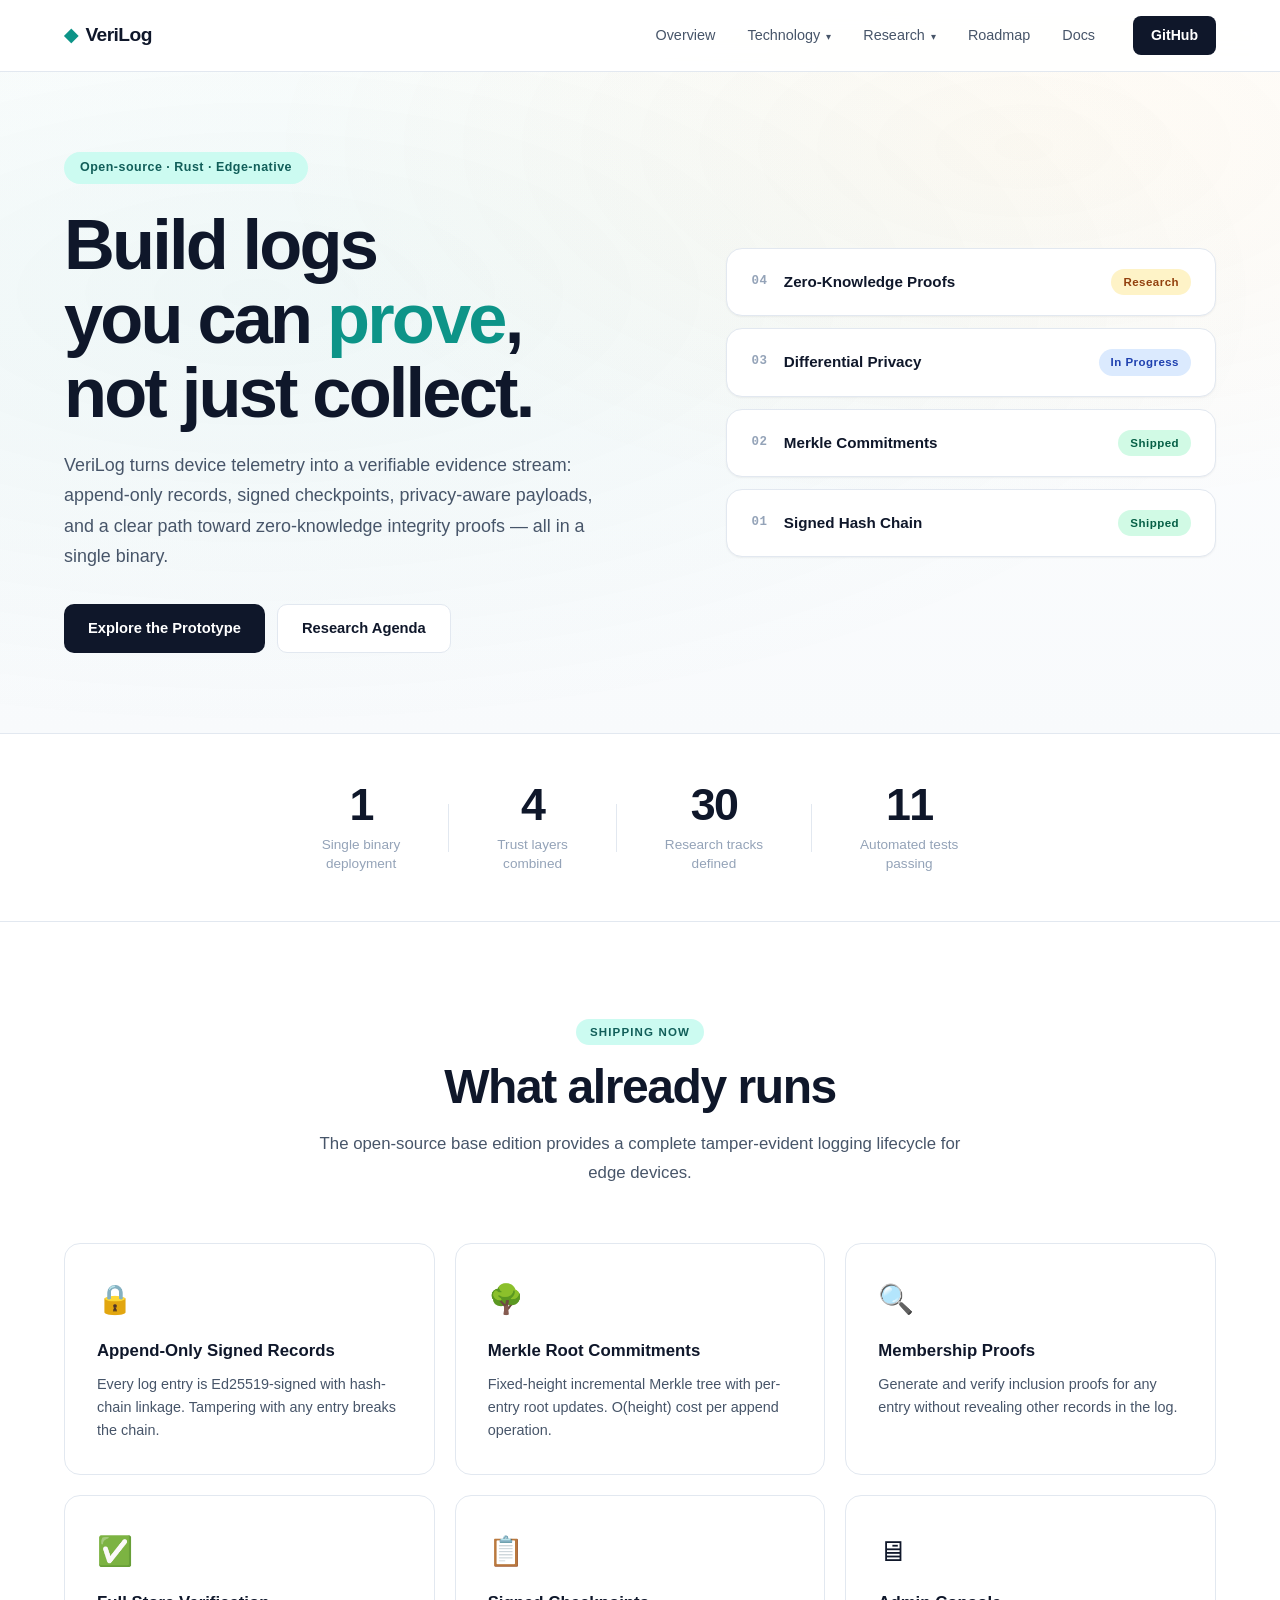
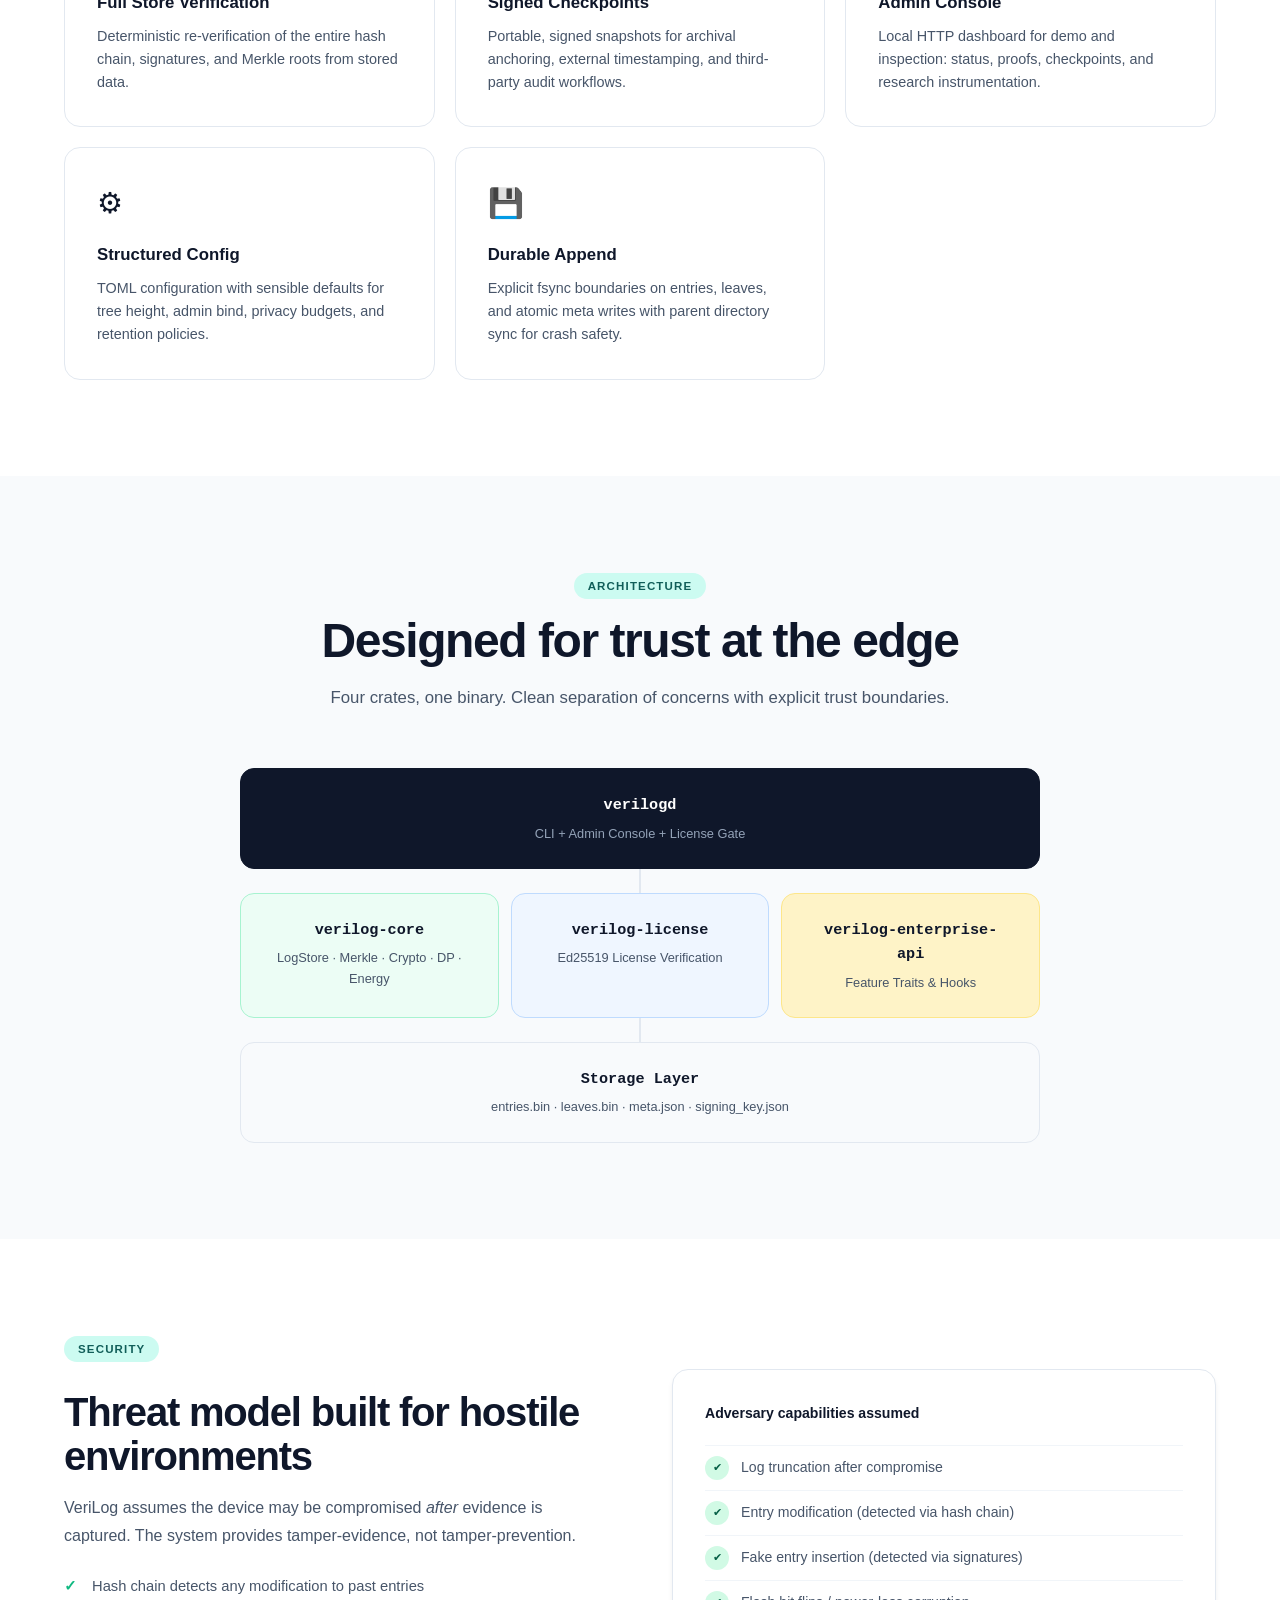
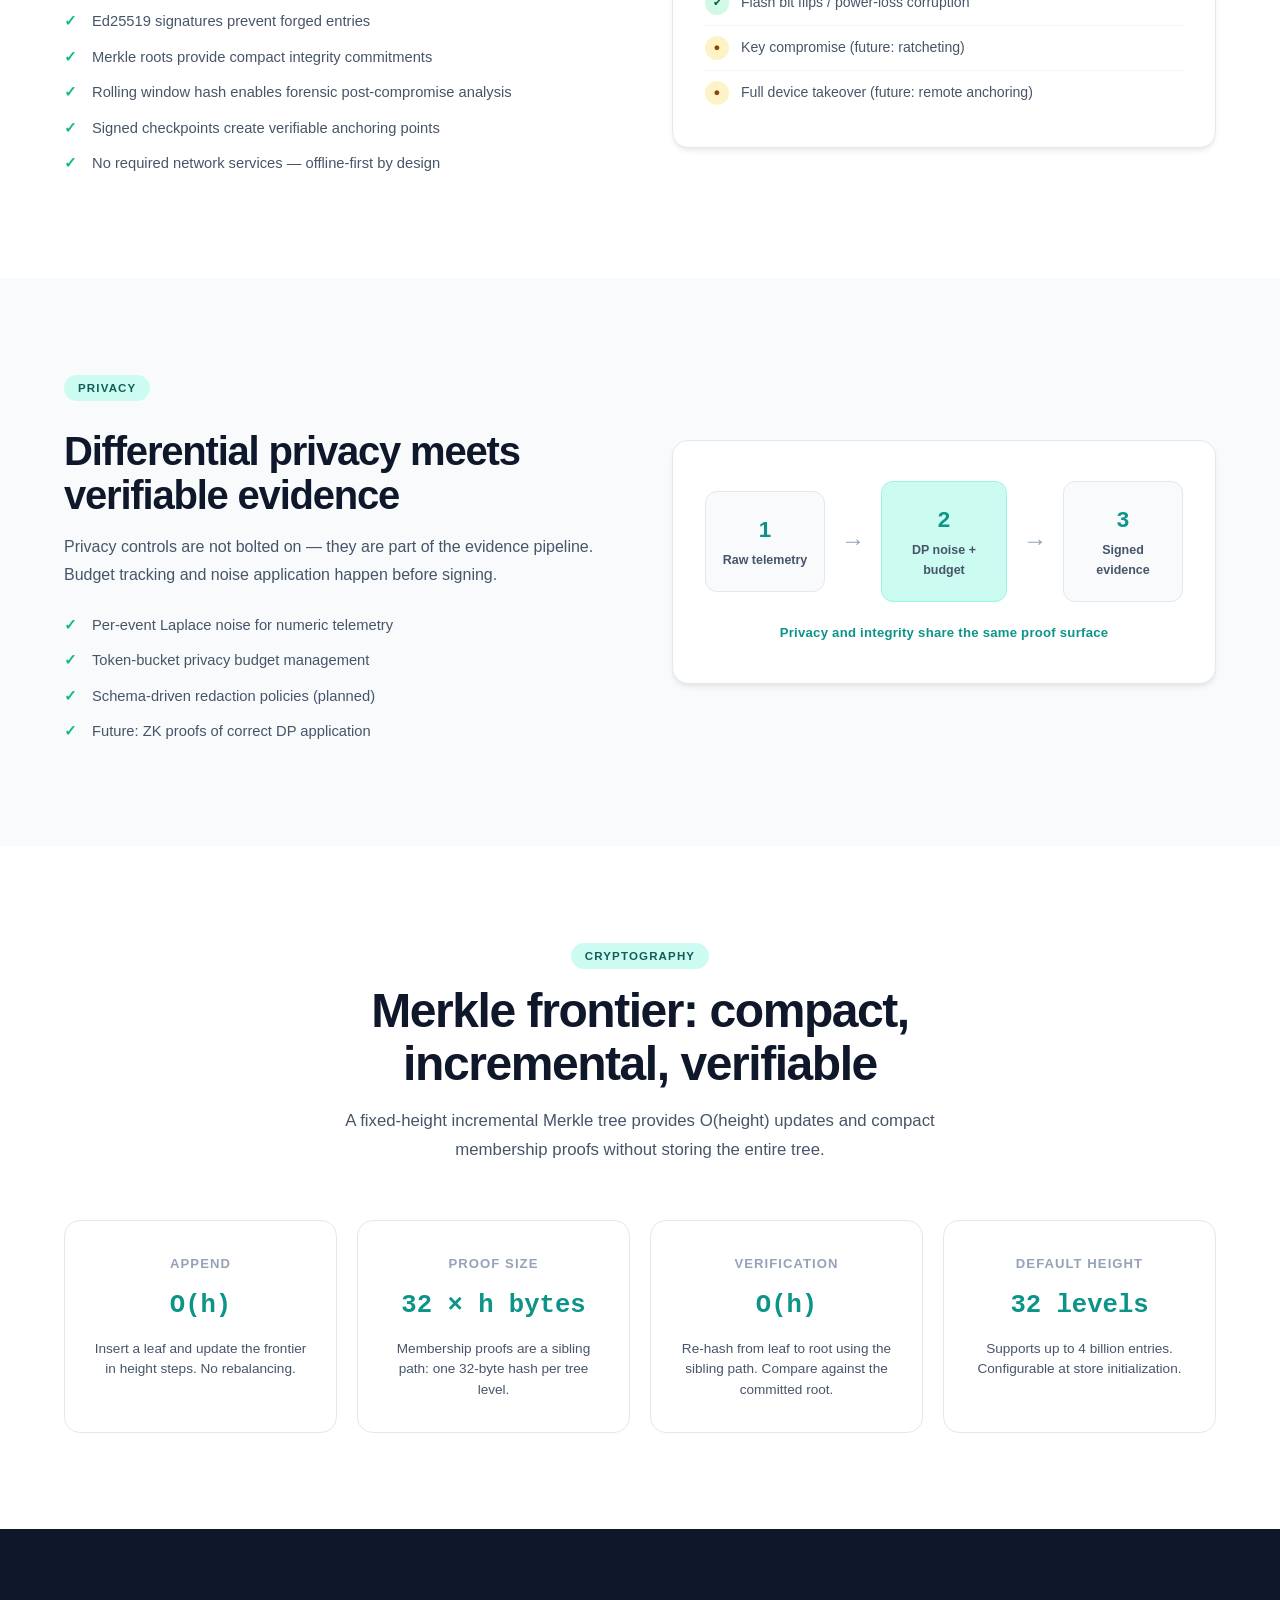
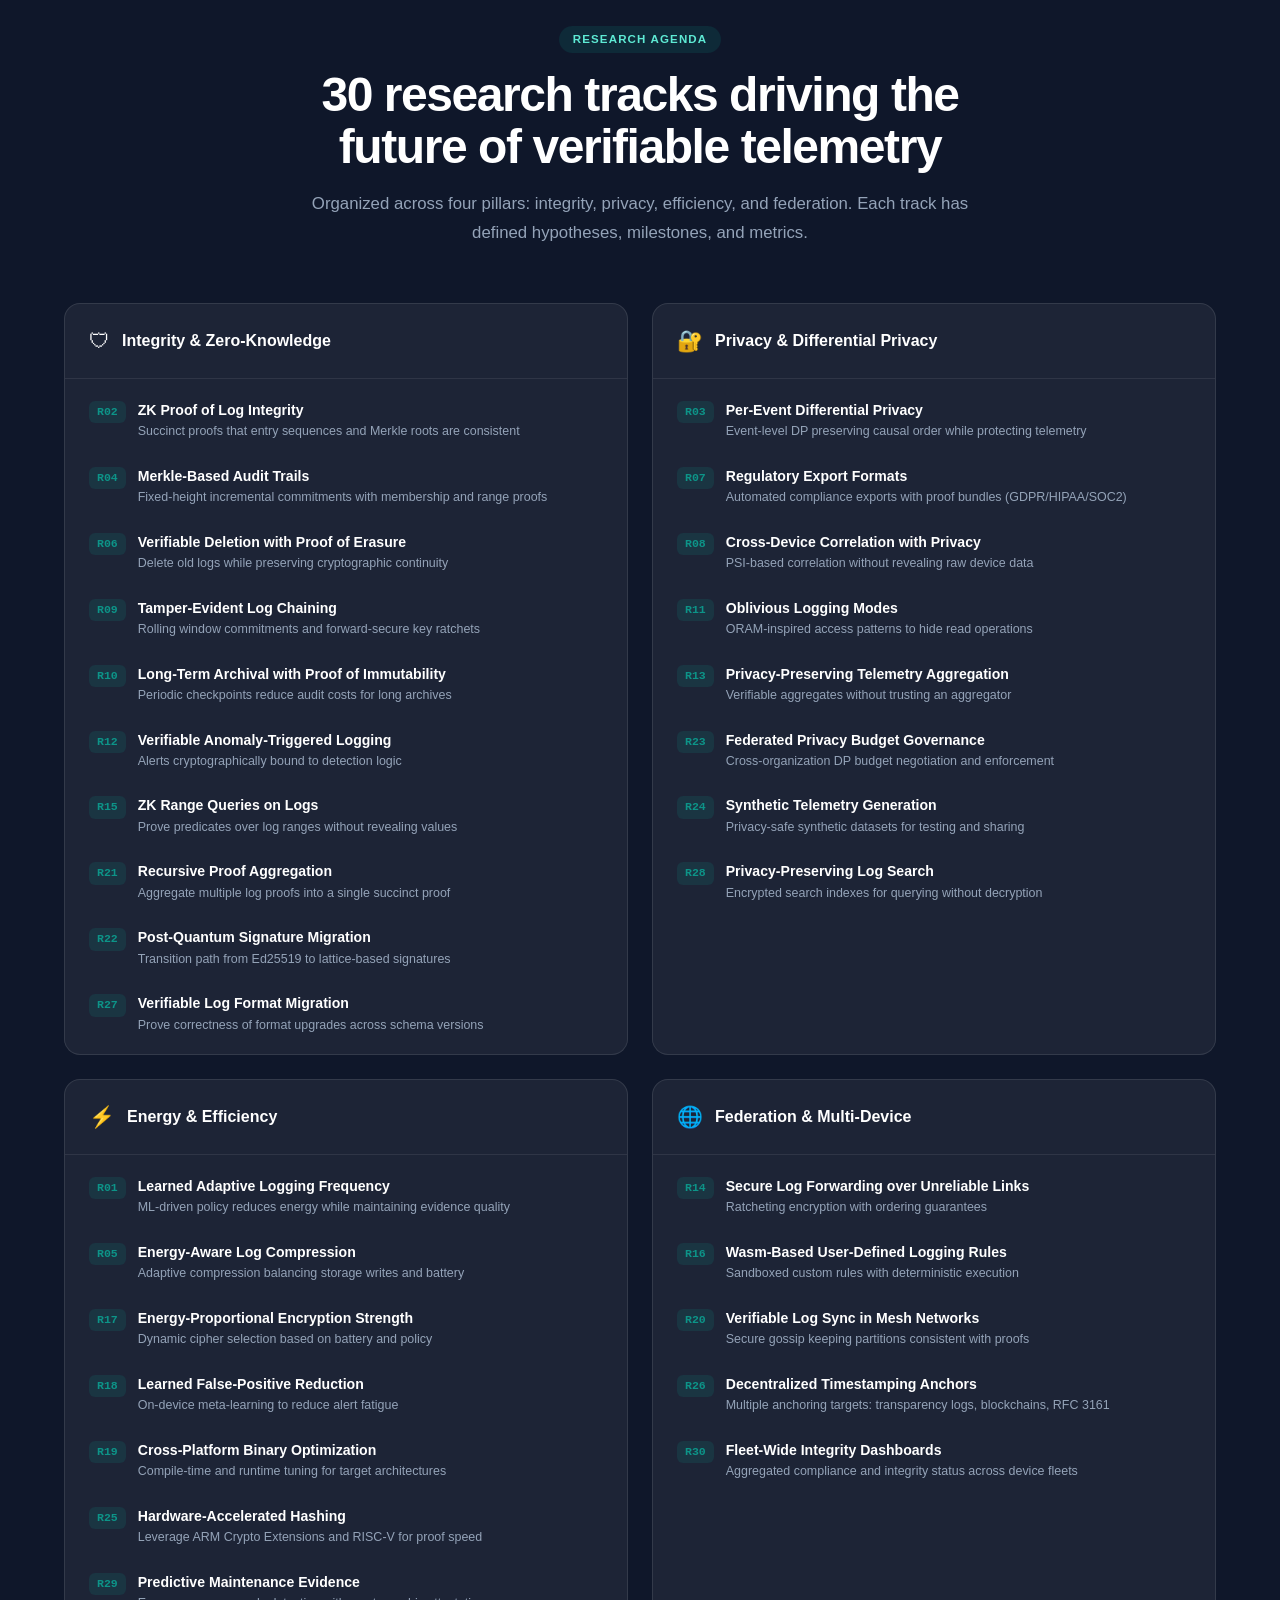
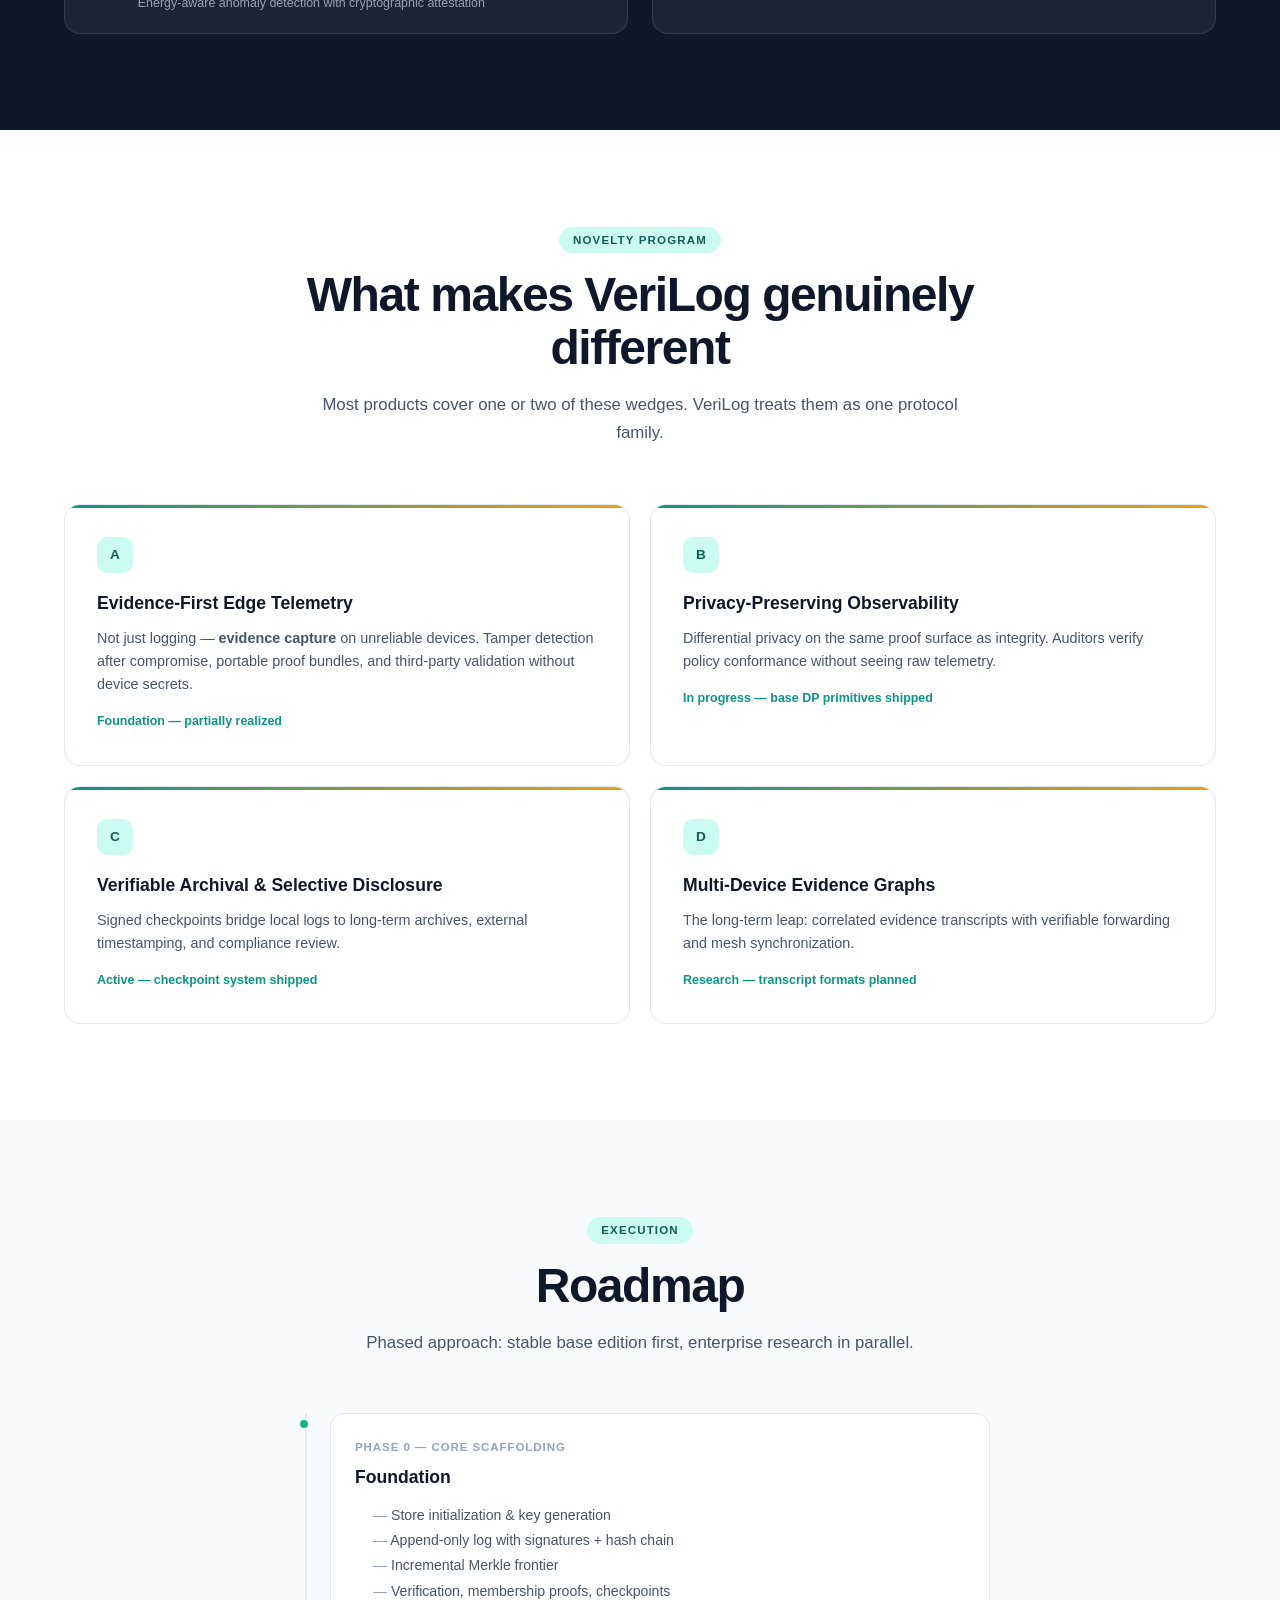
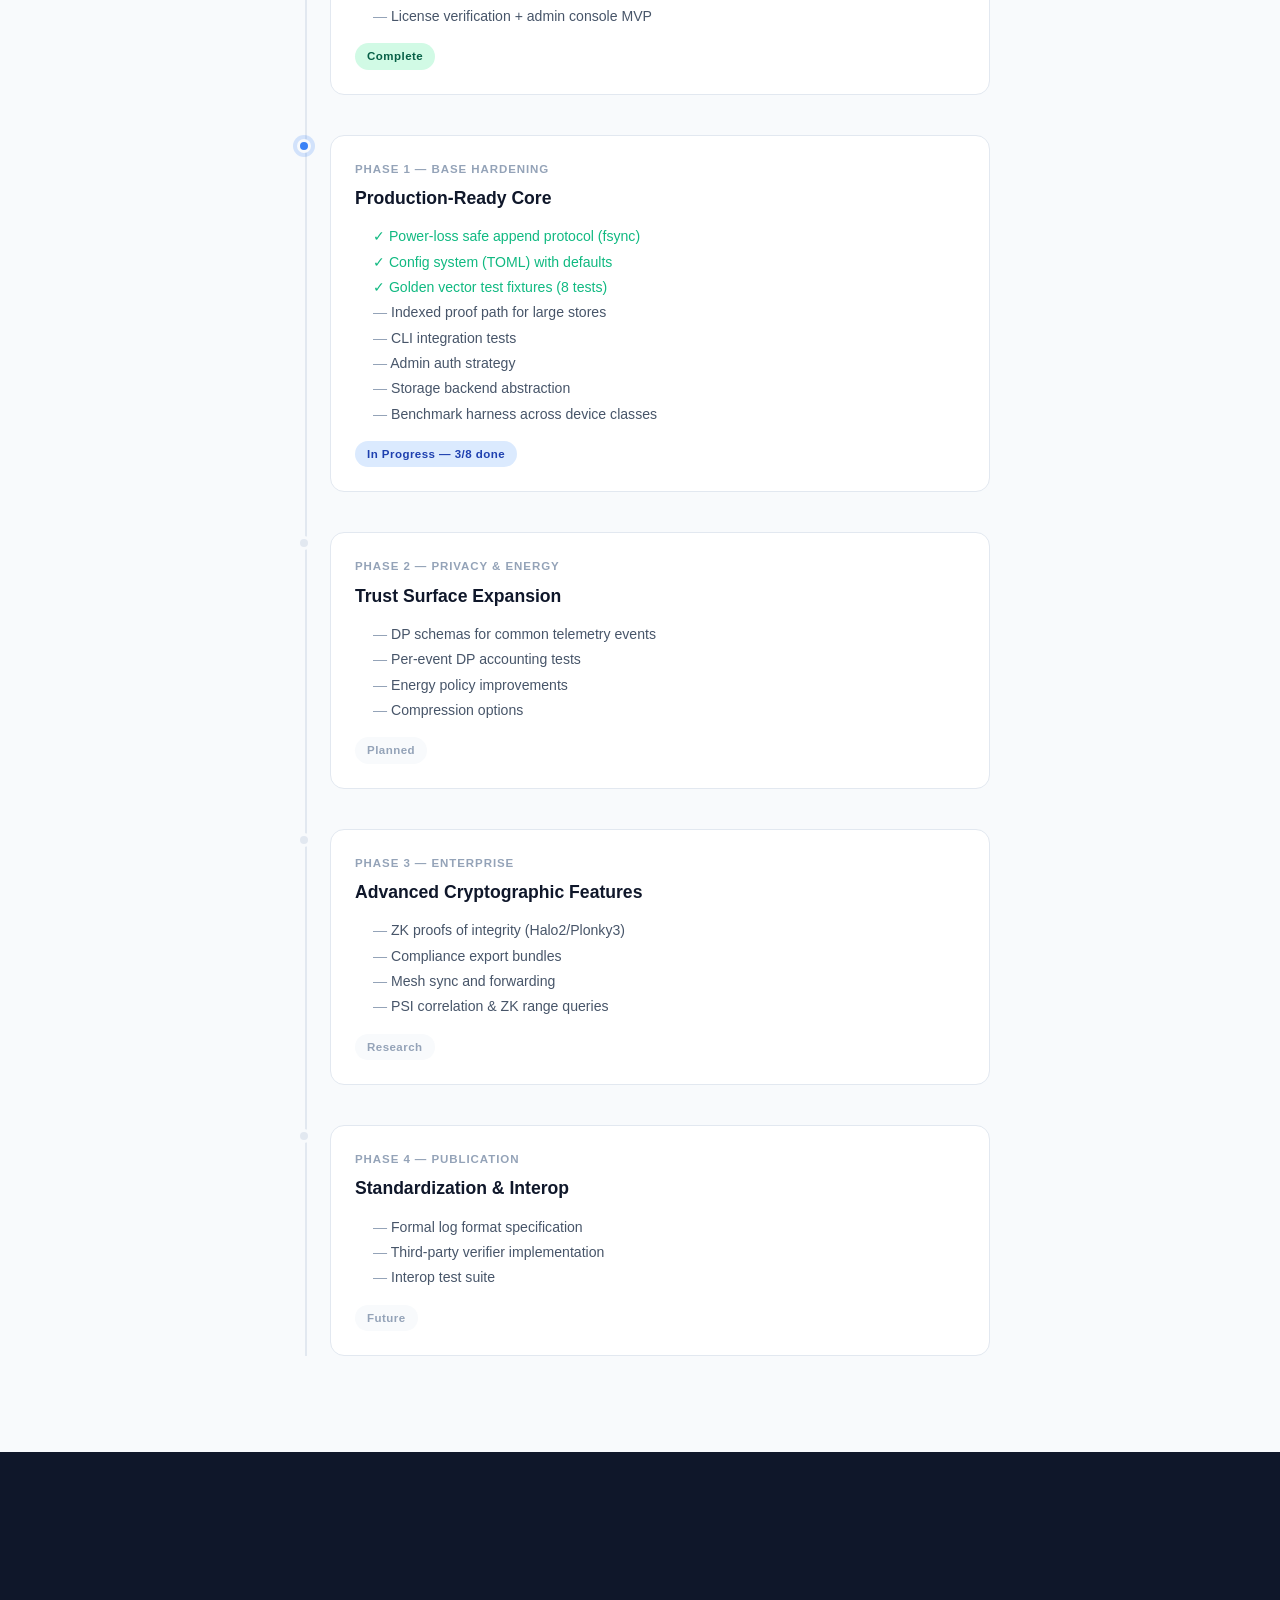
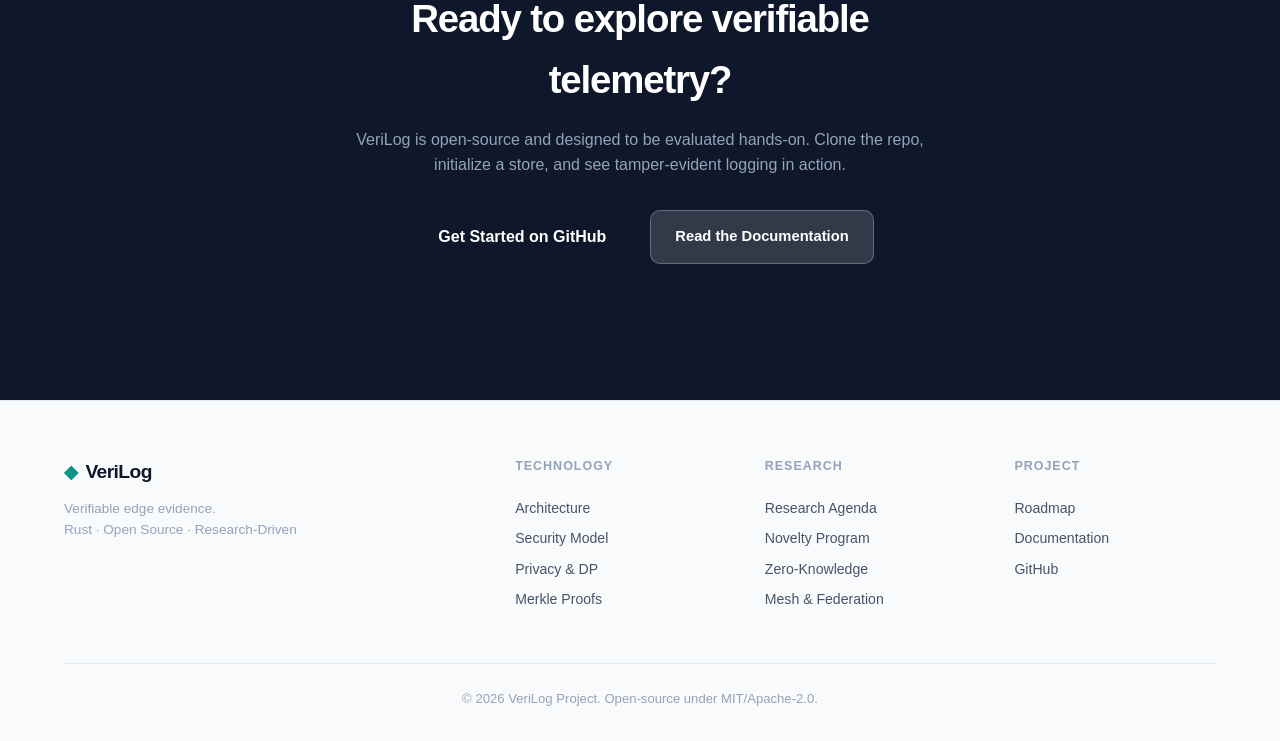
==== commit 8e5376c0: "site: fix GitHub links, show Phase 1 progress, add feature cards; docs: update status/roadmap; remov" ====
--- a/site/index.html
+++ b/site/index.html
@@ -50,7 +50,7 @@
             <a href="#roadmap">Roadmap</a>
             <a href="./docs.html">Docs</a>
           </div>
-          <a class="nav-cta" href="https://github.com">GitHub</a>
+          <a class="nav-cta" href="https://github.com/pinkysworld/VeriLog">GitHub</a>
         </div>
       </div>
     </nav>
@@ -118,8 +118,8 @@
           </div>
           <div class="stat-divider"></div>
           <div class="stat">
-            <span class="stat-number">0</span>
-            <span class="stat-desc">External service<br>dependencies</span>
+            <span class="stat-number">11</span>
+            <span class="stat-desc">Automated tests<br>passing</span>
           </div>
         </div>
       </div>
@@ -163,6 +163,16 @@
             <div class="feature-icon">&#128421;</div>
             <h3>Admin Console</h3>
             <p>Local HTTP dashboard for demo and inspection: status, proofs, checkpoints, and research instrumentation.</p>
+          </article>
+          <article class="feature-card">
+            <div class="feature-icon">&#9881;</div>
+            <h3>Structured Config</h3>
+            <p>TOML configuration with sensible defaults for tree height, admin bind, privacy budgets, and retention policies.</p>
+          </article>
+          <article class="feature-card">
+            <div class="feature-icon">&#128190;</div>
+            <h3>Durable Append</h3>
+            <p>Explicit fsync boundaries on entries, leaves, and atomic meta writes with parent directory sync for crash safety.</p>
           </article>
         </div>
       </div>
@@ -440,13 +450,16 @@
               <div class="timeline-phase">Phase 1 &mdash; Base Hardening</div>
               <h3>Production-Ready Core</h3>
               <ul>
-                <li>Power-loss safe append protocol (fsync)</li>
-                <li>Config system (TOML) with defaults</li>
-                <li>Golden vector test fixtures</li>
+                <li class="done-item">&#10003; Power-loss safe append protocol (fsync)</li>
+                <li class="done-item">&#10003; Config system (TOML) with defaults</li>
+                <li class="done-item">&#10003; Golden vector test fixtures (8 tests)</li>
+                <li>Indexed proof path for large stores</li>
+                <li>CLI integration tests</li>
+                <li>Admin auth strategy</li>
                 <li>Storage backend abstraction</li>
                 <li>Benchmark harness across device classes</li>
               </ul>
-              <span class="timeline-badge badge-active">In Progress</span>
+              <span class="timeline-badge badge-active">In Progress &mdash; 3/8 done</span>
             </div>
           </div>
           <div class="timeline-item">
@@ -501,7 +514,7 @@
           <h2>Ready to explore verifiable telemetry?</h2>
           <p>VeriLog is open-source and designed to be evaluated hands-on. Clone the repo, initialize a store, and see tamper-evident logging in action.</p>
           <div class="cta-actions">
-            <a class="btn btn-primary btn-lg" href="https://github.com">Get Started on GitHub</a>
+            <a class="btn btn-primary btn-lg" href="https://github.com/pinkysworld/VeriLog">Get Started on GitHub</a>
             <a class="btn btn-ghost" href="./docs.html">Read the Documentation</a>
           </div>
         </div>
@@ -534,7 +547,7 @@
             <h4>Project</h4>
             <a href="#roadmap">Roadmap</a>
             <a href="./docs.html">Documentation</a>
-            <a href="https://github.com">GitHub</a>
+            <a href="https://github.com/pinkysworld/VeriLog">GitHub</a>
           </div>
         </div>
         <div class="footer-bottom">
--- a/site/styles.css
+++ b/site/styles.css
@@ -886,7 +886,12 @@
   font-size: 0.88rem;
   color: var(--ink-soft);
   line-height: 1.8;
-}
+  list-style: none;
+}
+.timeline-content li { padding-left: 1em; text-indent: -1em; }
+.timeline-content li::before { content: "—  "; color: var(--ink-muted); }
+.timeline-content li.done-item { color: var(--green); }
+.timeline-content li.done-item::before { content: ""; }
 .timeline-badge {
   display: inline-block;
   margin-top: 14px;
